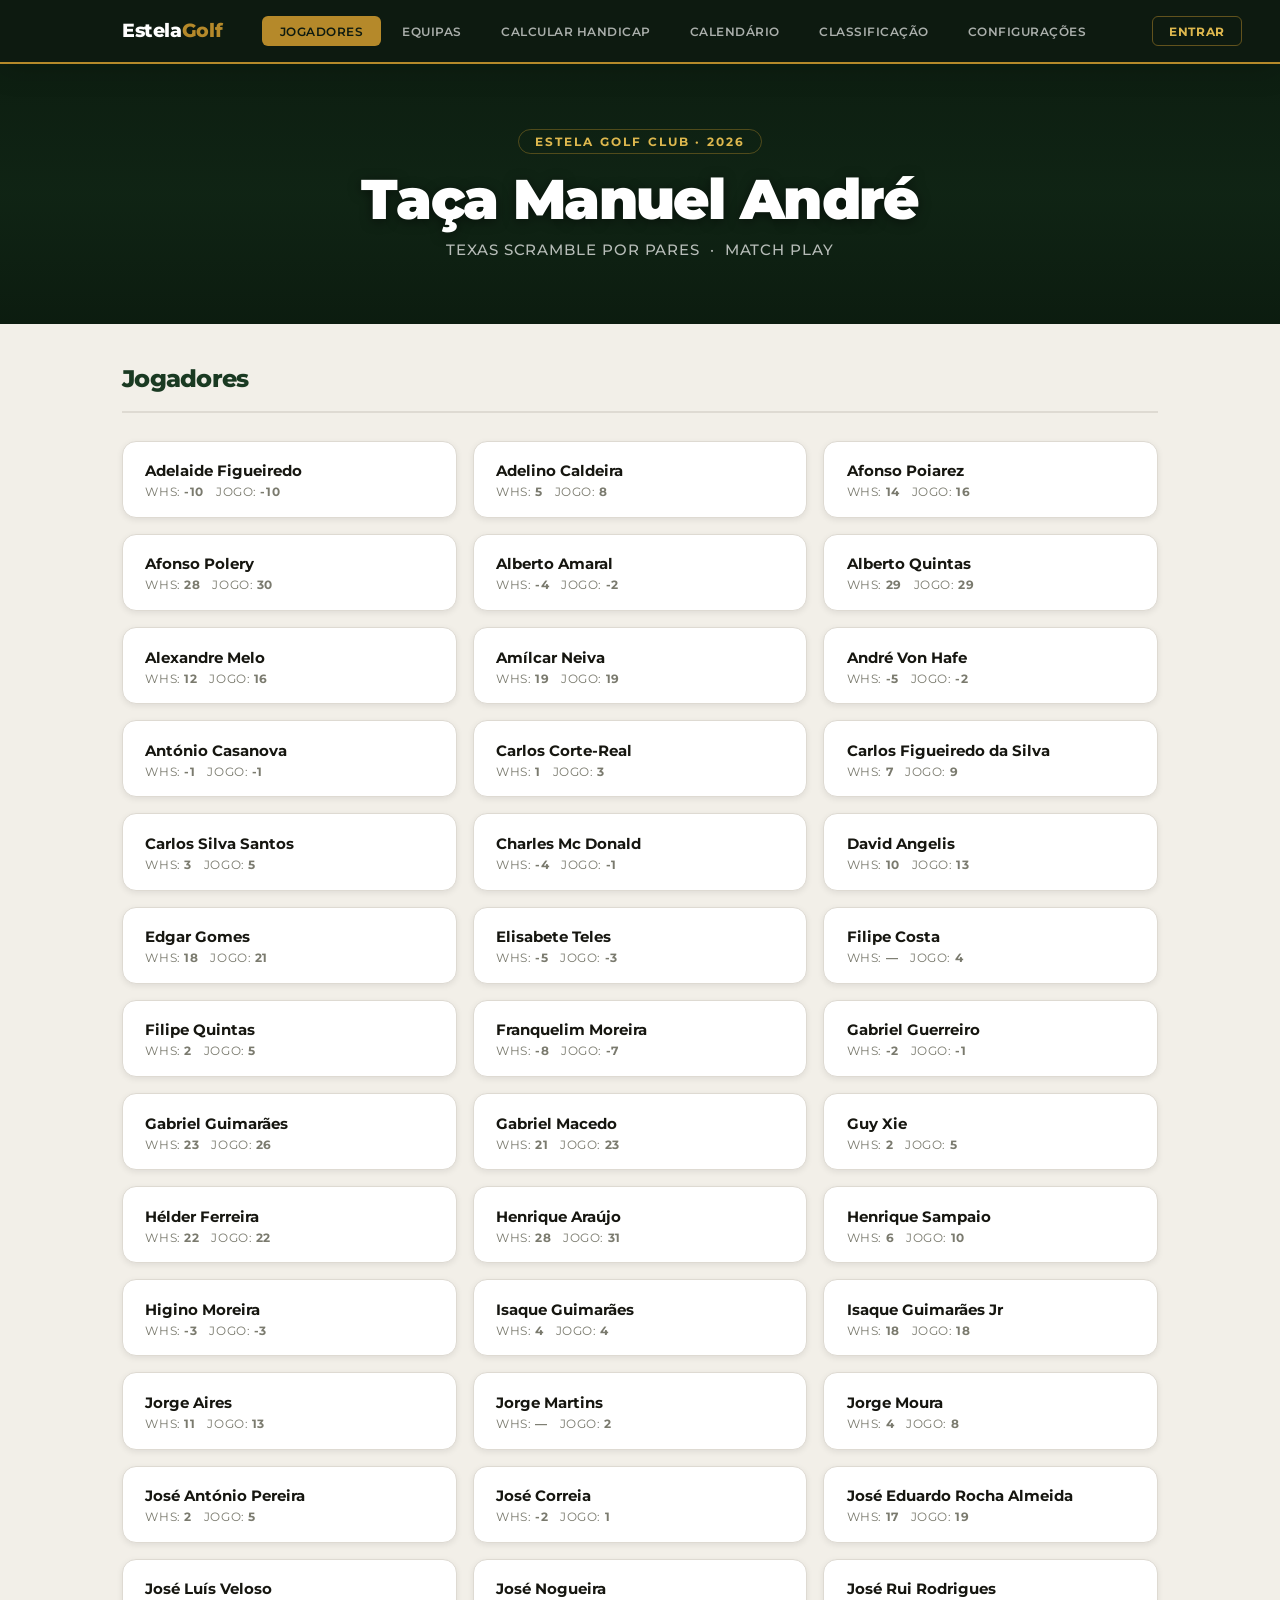
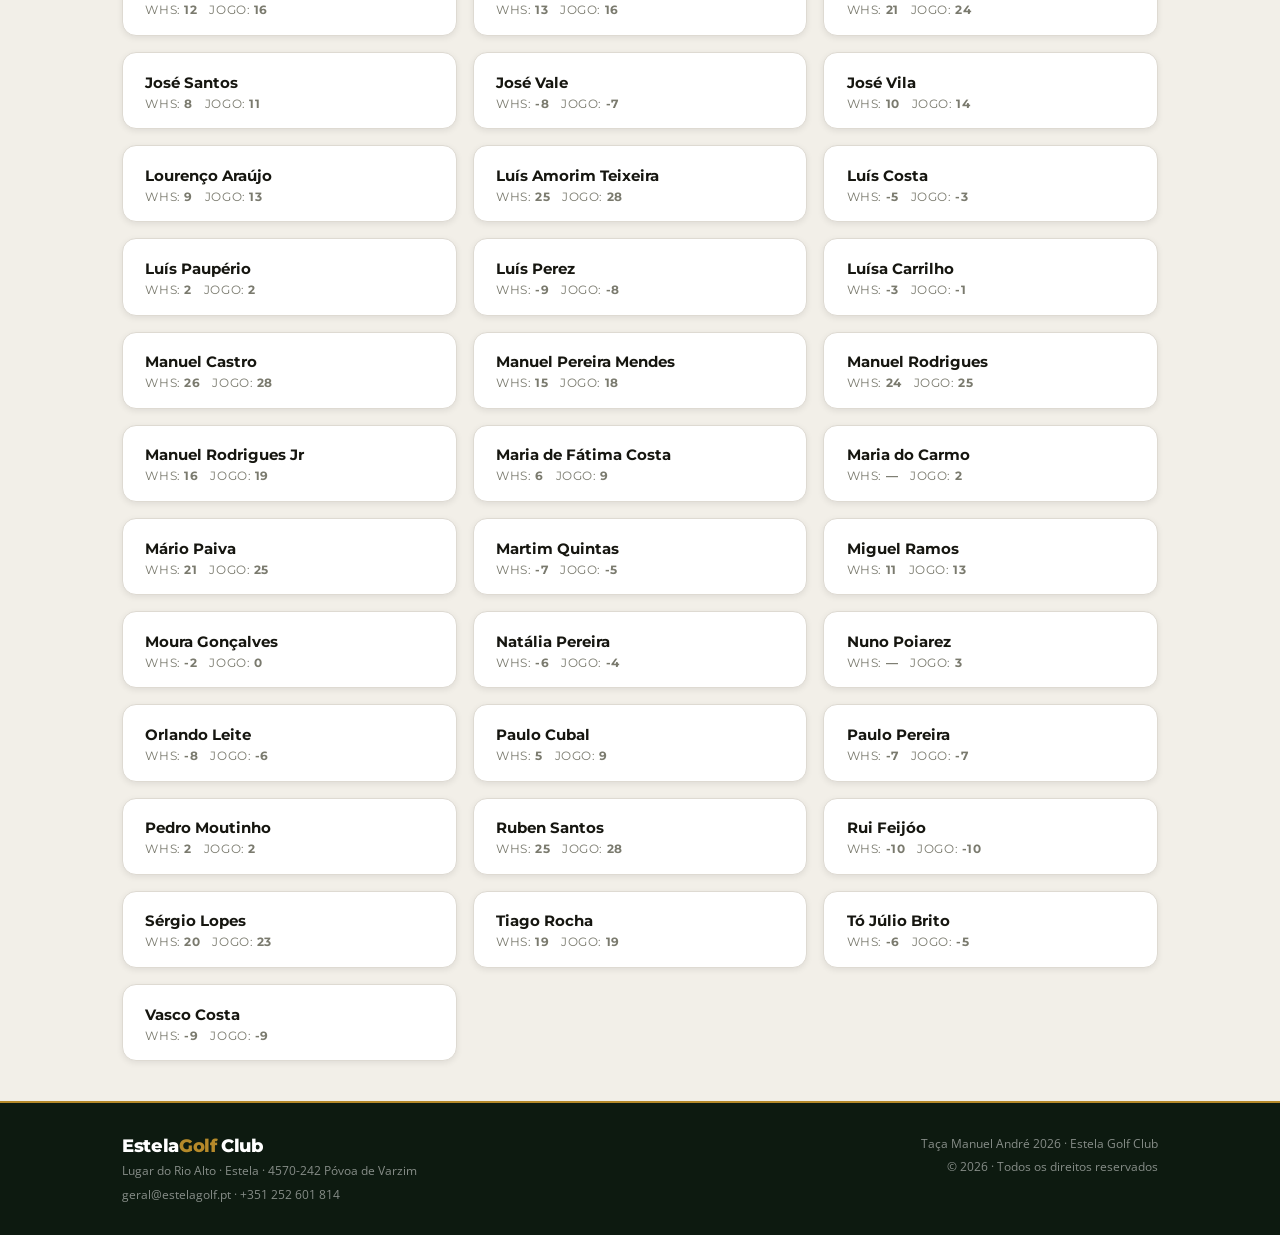
==== taca-manuel-andre-2026/index.html @ 15ba3a11 "Taça Manuel André 2026 - Aplicação completa com classificação" ====
<!DOCTYPE html>
<html lang="pt-PT">
<head>
    <meta charset="UTF-8">
    <meta name="viewport" content="width=device-width, initial-scale=1.0">
    <title>Taça Manuel André 2026 · Estela Golf Club</title>
    <link rel="preconnect" href="https://fonts.googleapis.com">
    <link rel="preconnect" href="https://fonts.gstatic.com" crossorigin>
    <link href="https://fonts.googleapis.com/css2?family=Montserrat:wght@400;500;600;700;800;900&family=Open+Sans:wght@400;500;600&display=swap" rel="stylesheet">
    <link rel="stylesheet" href="style.css">
</head>
<body>

<!-- ══ TOP NAVIGATION ══════════════════════════════════════════ -->
<header class="site-nav" id="siteNav">
    <div class="nav-inner">
        <a class="nav-brand" href="#">
            <img src="https://www.biucca.com/estela/img/logo-branco.png"
                 alt="Estela Golf Club"
                 class="nav-logo-img"
                 onerror="this.style.display='none'">
            <span class="nav-brand-text">Estela<em>Golf</em></span>
        </a>
        <nav class="nav-links" id="navLinks">
            <button class="tab-btn active" data-tab="jogadores">Jogadores</button>
            <button class="tab-btn" data-tab="equipas">Equipas</button>
            <button class="tab-btn" data-tab="calcular">Calcular Handicap</button>
            <button class="tab-btn" data-tab="calendario">Calendário</button>
            <button class="tab-btn" data-tab="classificacao">Classificação</button>
            <button class="tab-btn" data-tab="config">Configurações</button>
        </nav>
        <!-- Auth: botão entrar / info utilizador -->
        <div class="nav-auth">
            <button class="btn-nav-login" id="btnOpenLogin">Entrar</button>
            <div class="nav-user hidden" id="navUser">
                <span id="navUserRole" class="nav-role-badge badge-admin">Admin</span>
                <span id="navUsername" class="nav-username">—</span>
                <button id="btnLogout" class="btn-nav-logout">Sair</button>
            </div>
        </div>
        <button class="nav-burger" id="navBurger" aria-label="Abrir menu">&#9776;</button>
    </div>
</header>

<!-- ══ LOGIN MODAL ═══════════════════════════════════════════ -->
<div id="loginModal" class="modal-overlay hidden" role="dialog" aria-modal="true" aria-labelledby="loginTitle">
    <div class="modal-box">
        <button class="modal-close" id="btnCloseLogin" aria-label="Fechar">×</button>
        <div class="modal-brand">
            <span class="modal-icon">⛳</span>
            <div>
                <span class="modal-brand-name" id="loginTitle">Estela<em>Golf</em></span>
                <p class="modal-subtitle">Taça Manuel André 2026</p>
            </div>
        </div>
        <form id="loginForm" novalidate>
            <div class="form-field">
                <label for="loginUsername">Utilizador</label>
                <input type="text" id="loginUsername" autocomplete="username" spellcheck="false" placeholder="Nome de utilizador">
            </div>
            <div class="form-field">
                <label for="loginPassword">Palavra-passe</label>
                <div class="pwd-row">
                    <input type="password" id="loginPassword" autocomplete="current-password" placeholder="••••••••">
                    <button type="button" id="btnTogglePwd" class="btn-eye" tabindex="-1" title="Mostrar/ocultar">👁</button>
                </div>
            </div>
            <p class="login-error hidden" id="loginError"></p>
            <button type="submit" class="btn btn-primary btn-block" id="btnLoginSubmit">Entrar</button>
        </form>
        <p class="login-footer">Acesso reservado à organização do torneio.</p>
    </div>
</div>

<!-- ══ HERO BANNER ═════════════════════════════════════════════ -->
<section class="site-hero">
    <div class="hero-inner">
        <span class="hero-eyebrow">Estela Golf Club · 2026</span>
        <h1 class="hero-title">Taça Manuel André</h1>
        <p class="hero-sub">Texas Scramble por Pares &nbsp;·&nbsp; Match Play</p>
    </div>
</section>

<main class="app-main">

    <!-- ===== JOGADORES ===== -->
    <section id="tab-jogadores" class="tab-pane active">
        <div class="pane-header">
            <h2>Jogadores</h2>
            <button class="btn btn-primary" id="btnShowPlayerForm">+ Adicionar Jogador</button>
        </div>

        <div id="playerForm" class="card form-card hidden">
            <h3 id="playerFormTitle">Novo Jogador</h3>
            <div class="form-grid">
                <div class="form-field">
                    <label for="inputPlayerName">Nome do Jogador</label>
                    <input type="text" id="inputPlayerName" placeholder="Nome completo">
                </div>
                <div class="form-field">
                    <label for="inputPlayerHcpWhs">Handicap WHS</label>
                    <input type="number" id="inputPlayerHcpWhs" placeholder="Ex: 12" step="1" min="-10" max="54">
                </div>
                <div class="form-field">
                    <label for="inputPlayerHcp">Handicap de Jogo</label>
                    <input type="number" id="inputPlayerHcp" placeholder="Ex: 12" step="1" min="-10" max="54" style="margin-bottom:.5rem">
                    <div class="fpg-btn-row">
                        <a href="https://scoring.fpg.pt/lists/1PreparePage.aspx?user=admin&amp;page=fedsearch&amp;ccode=All"
                           target="_blank" rel="noopener" class="fpg-inline-btn">
                            🔍 Pesquisar WHS
                        </a>
                        <a href="https://portal.fpg.pt/handicaps-course-rating/calculo-de-handicap-de-campo/"
                           target="_blank" rel="noopener" class="fpg-inline-btn">
                            ⛳ Handicap de Campo
                        </a>
                    </div>
                    <span class="field-hint">Introduza o handicap de <strong>jogo</strong> (já calculado para as amarelas do Estela).
                        Use os botões acima para consultar o WHS e converter para handicap de campo.</span>
                </div>
            </div>
            <div class="form-footer">
                <button class="btn btn-ghost" id="btnCancelPlayer">Cancelar</button>
                <button class="btn btn-primary" id="btnSavePlayer">Guardar Jogador</button>
            </div>
            <input type="hidden" id="playerEditId">
        </div>

        <div id="playersList" class="players-grid"></div>
    </section>

    <!-- ===== EQUIPAS ===== -->
    <section id="tab-equipas" class="tab-pane">
        <div class="pane-header">
            <h2>Equipas</h2>
            <button class="btn btn-primary" id="btnShowTeamForm">+ Nova Equipa</button>
        </div>

        <div id="teamForm" class="card form-card hidden">
            <h3 id="teamFormTitle">Nova Equipa</h3>
            <div class="form-field">
                <label for="inputTeamName">Nome da Equipa</label>
                <input type="text" id="inputTeamName" placeholder="Ex: Os Falcões">
            </div>
            <div class="form-field">
                <label>Seleccionar 4 Jogadores</label>
                <div id="teamPlayerPicker" class="player-picker"></div>
                <span class="picker-hint" id="pickerHint">0/4 jogadores seleccionados</span>
            </div>
            <div class="form-footer">
                <button class="btn btn-ghost" id="btnCancelTeam">Cancelar</button>
                <button class="btn btn-primary" id="btnSaveTeam">Guardar</button>
            </div>
            <input type="hidden" id="teamEditId">
        </div>

        <div id="teamsList" class="teams-grid"></div>
    </section>

    <!-- ===== CALCULAR HANDICAP ===== -->

    <section id="tab-calcular" class="tab-pane">
        <div class="pane-header">
            <h2>Calcular Handicap dos Pares</h2>
        </div>

        <!-- Atalhos FPG -->
        <div class="fpg-quickbar">
            <span class="fpg-quickbar-label">FPG</span>
            <a href="https://scoring.fpg.pt/lists/1PreparePage.aspx?user=admin&page=fedsearch&ccode=All"
               target="_blank" rel="noopener" class="fpg-quickbar-link">
                🔍 Pesquisa de Handicaps WHS
            </a>
            <span class="fpg-quickbar-sep">·</span>
            <a href="https://portal.fpg.pt/handicaps-course-rating/calculo-de-handicap-de-campo/"
               target="_blank" rel="noopener" class="fpg-quickbar-link">
                ⛳ Cálculo de Handicap de Campo (Estela · Amarelas)
            </a>
        </div>

        <p class="section-desc">Seleccione as duas equipas em confronto.</p>

        <!-- Seleção de Equipas -->
        <div class="teams-selection">
            <div class="card team-select-card">
                <h3 class="team-select-title">Equipa A</h3>
                <div class="form-field">
                    <label>Seleccionar Equipa</label>
                    <select id="selTeamA"><option value="">-- Seleccionar Equipa A --</option></select>
                </div>
            </div>

            <div class="vs-badge">VS</div>

            <div class="card team-select-card">
                <h3 class="team-select-title">Equipa B</h3>
                <div class="form-field">
                    <label>Seleccionar Equipa</label>
                    <select id="selTeamB"><option value="">-- Seleccionar Equipa B --</option></select>
                </div>
            </div>
        </div>

        <p class="section-desc">Seleccione dois jogadores de cada equipa para cada par.</p>

        <div class="match-setup">
            <div class="card par-card">
                <h3 class="par-title par-a-title" id="parATitle">Par A</h3>
                <div class="form-field">
                    <label>Jogador 1</label>
                    <select id="selA1"><option value="">-- Seleccionar --</option></select>
                </div>
                <div class="form-field">
                    <label>Jogador 2</label>
                    <select id="selA2"><option value="">-- Seleccionar --</option></select>
                </div>
                <div class="par-total" id="parATotal">
                    <span>Handicap Total</span>
                    <strong>—</strong>
                </div>
            </div>

            <div class="vs-badge">VS</div>

            <div class="card par-card">
                <h3 class="par-title par-b-title" id="parBTitle">Par B</h3>
                <div class="form-field">
                    <label>Jogador 1</label>
                    <select id="selB1"><option value="">-- Seleccionar --</option></select>
                </div>
                <div class="form-field">
                    <label>Jogador 2</label>
                    <select id="selB2"><option value="">-- Seleccionar --</option></select>
                </div>
                <div class="par-total" id="parBTotal">
                    <span>Handicap Total</span>
                    <strong>—</strong>
                </div>
            </div>
        </div>

        <div class="calc-actions">
            <button class="btn btn-primary btn-lg" id="btnCalculate">⛳ Calcular Pancadas de Abono</button>
        </div>

        <div id="calcResult" class="hidden">
            <div class="card result-card">
                <h3>Resultado</h3>
                <div id="resultSummary"></div>
            </div>
            <div class="card">
                <div style="display: flex; justify-content: space-between; align-items: center; margin-bottom: 0.5rem;">
                    <h3 style="margin: 0;">Distribuição por Buracos</h3>
                    <button class="btn btn-sm" id="btnPrintStroke" style="padding: 0.4rem 0.8rem; font-size: 0.9rem;">🖨️ Imprimir</button>
                </div>
                <p class="table-hint">Os buracos a verde (<span class="stroke-dot">●</span>) recebem pancada de abono.</p>
                <div class="table-scroll">
                    <table id="strokeTable" class="stroke-table">
                        <thead></thead>
                        <tbody></tbody>
                    </table>
                </div>
            </div>
        </div>
    </section>

    <!-- ===== CONFIGURAÇÕES ===== -->
    <section id="tab-config" class="tab-pane">
        <div class="pane-header">
            <h2>Configurações</h2>
        </div>

        <!-- Gestão de Utilizadores — admin only -->
        <div class="card admin-only hidden" id="cardUsers">
            <div class="card-header-row">
                <h3>Utilizadores</h3>
                <button class="btn btn-sm btn-primary" id="btnShowNewUser">+ Novo Utilizador</button>
            </div>
            <p class="config-desc">Crie e gira os utilizadores com acesso ao backoffice (inscrição de jogadores e equipas).</p>

            <!-- Formulário novo utilizador -->
            <div id="newUserForm" class="inner-form hidden">
                <div class="form-grid">
                    <div class="form-field">
                        <label for="inputNewDisplayName">Nome de display</label>
                        <input type="text" id="inputNewDisplayName" placeholder="Ex: João Silva">
                    </div>
                    <div class="form-field">
                        <label for="inputNewUsername">Nome de utilizador</label>
                        <input type="text" id="inputNewUsername" placeholder="Ex: jsilva" autocomplete="off" spellcheck="false">
                    </div>
                </div>
                <div class="form-grid">
                    <div class="form-field">
                        <label for="inputNewPassword">Palavra-passe</label>
                        <input type="password" id="inputNewPassword" placeholder="Mínimo 6 caracteres" autocomplete="new-password">
                    </div>
                    <div class="form-field">
                        <label for="inputNewRole">Função</label>
                        <select id="inputNewRole">
                            <option value="user">Utilizador</option>
                            <option value="admin">Administrador</option>
                        </select>
                    </div>
                </div>
                <div class="form-footer">
                    <button class="btn btn-ghost btn-sm" id="btnCancelNewUser">Cancelar</button>
                    <button class="btn btn-primary btn-sm" id="btnSaveNewUser">Criar Utilizador</button>
                </div>
            </div>

            <div id="usersList" class="users-list"></div>
        </div>

        <!-- Alterar palavra-passe — para qualquer utilizador com sessão -->
        <div class="card auth-only hidden" id="cardChangePwd">
            <h3>Alterar Palavra-passe</h3>
            <div class="form-grid">
                <div class="form-field">
                    <label for="inputCurrentPwd">Palavra-passe actual</label>
                    <input type="password" id="inputCurrentPwd" autocomplete="current-password">
                </div>
                <div></div>
            </div>
            <div class="form-grid">
                <div class="form-field">
                    <label for="inputNewPwd">Nova palavra-passe</label>
                    <input type="password" id="inputNewPwd" autocomplete="new-password">
                </div>
                <div class="form-field">
                    <label for="inputConfirmPwd">Confirmar nova</label>
                    <input type="password" id="inputConfirmPwd" autocomplete="new-password">
                </div>
            </div>
            <div class="form-footer">
                <button class="btn btn-primary" id="btnChangePwd">Alterar Palavra-passe</button>
            </div>
        </div>

        <div class="card admin-only hidden">
            <h3>Stroke Index (SI) dos Buracos</h3>
            <p class="config-desc">O SI define a ordem de dificuldade de cada buraco. Os buracos com SI mais baixo recebem as primeiras pancadas de abono. Os valores devem ser únicos entre 1 e 18.</p>
            <div class="si-section-label">Front 9 (Buracos 1–9)</div>
            <div id="siGridFront" class="si-grid"></div>
            <div class="si-section-label" style="margin-top:1rem">Back 9 (Buracos 10–18)</div>
            <div id="siGridBack" class="si-grid"></div>
            <div class="form-footer">
                <button class="btn btn-ghost" id="btnResetSI">Repor Predefinição</button>
                <button class="btn btn-primary" id="btnSaveSI">Guardar SI</button>
            </div>
        </div>

        <div class="card">
            <h3>Regulamento – Cálculo de Handicap</h3>
            <div class="regulation">
                <ol>
                    <li>Somam-se os <strong>handicaps de jogo</strong> dos dois jogadores de cada par.</li>
                    <li>Calcula-se a <strong>diferença</strong> entre os handicaps totais dos dois pares.</li>
                    <li>O par com handicap total mais elevado recebe <strong>¾ (75%) dessa diferença</strong>, arredondada para a unidade mais próxima.</li>
                    <li>O par com handicap total mais baixo joga com <strong>0 pancadas de vantagem</strong>.</li>
                    <li>As pancadas são distribuídas pelos buracos com <strong>Stroke Index mais baixo</strong> (buracos mais difíceis).</li>
                </ol>
                <div class="example-box">
                    <strong>Exemplo:</strong><br>
                    Par A: 8 + 12 = <strong>20</strong> &nbsp;|&nbsp; Par B: 15 + 17 = <strong>32</strong><br>
                    Diferença: 32 − 20 = <strong>12</strong><br>
                    ¾ de 12 = <strong>9 pancadas</strong><br>
                    ➡️ Par B recebe <strong>9 pancadas</strong> nos buracos com SI 1 a 9. Par A joga sem pancadas.
                </div>
            </div>
        </div>

        <div class="card fpg-card">
            <div class="fpg-header">
                <div>
                    <h3>Federação Portuguesa de Golfe</h3>
                    <p class="config-desc">Consulte o handicap WHS de qualquer jogador e calcule o handicap de jogo para as <strong>amarelas do Estela Golf Club</strong>.</p>
                </div>
            </div>
            <div class="fpg-links">
                <a href="https://scoring.fpg.pt/lists/1PreparePage.aspx?user=admin&page=fedsearch&ccode=All"
                   target="_blank" rel="noopener" class="fpg-link-btn">
                    <span class="fpg-link-icon">🔍</span>
                    <span>
                        <strong>Pesquisa de Handicaps</strong>
                        <small>Consultar o handicap WHS de qualquer sócio federado</small>
                    </span>
                    <span class="fpg-link-arrow">↗</span>
                </a>
                <a href="https://portal.fpg.pt/handicaps-course-rating/calculo-de-handicap-de-campo/"
                   target="_blank" rel="noopener" class="fpg-link-btn">
                    <span class="fpg-link-icon">⛳</span>
                    <span>
                        <strong>Calcular Handicap de Jogo</strong>
                        <small>Obter o handicap para as amarelas do Estela Golf Club (CR 72,7 · Slope 131)</small>
                    </span>
                    <span class="fpg-link-arrow">↗</span>
                </a>
            </div>
        </div>

        <div class="card admin-only hidden">
            <h3>Gestão de Dados</h3>
            <p class="config-desc">Guarde uma cópia dos dados ou restaure a partir de um ficheiro exportado anteriormente.</p>
            <div class="form-footer">
                <button class="btn btn-ghost" id="btnExport">↓ Exportar JSON</button>
                <button class="btn btn-ghost" id="btnImport">↑ Importar JSON</button>
                <button class="btn btn-danger" id="btnClearAll">Limpar Tudo</button>
            </div>
            <input type="file" id="importFile" accept=".json" class="hidden">
        </div>
    </section>

    <!-- ===== CALENDÁRIO ===== -->
    <section id="tab-calendario" class="tab-pane">
        <div class="pane-header">
            <h2>Calendário da Competição</h2>
        </div>
        <p class="section-desc">Texas Scramble por Pares · Match Play · Grupos A, B, C e D</p>

        <!-- ─── 1ª RONDA ─── -->
        <div class="ronda-block">
            <div class="ronda-header">
                <span class="ronda-num">1ª Ronda</span>
                <span class="ronda-date">Até 21 de Junho</span>
            </div>
            <div class="grupos-grid">
                <div class="grupo-card">
                    <h4 class="grupo-title">Grupo A</h4>
                    <ul class="jogos-list">
                        <li class="jogo"><span class="team-home">Os Craques</span><span class="jogo-vs">VS</span><span class="team-away">LJMS</span></li>
                        <li class="jogo"><span class="team-home">Os 4 no Buraco</span><span class="jogo-vs">VS</span><span class="team-away">Estela Birdies</span></li>
                        <li class="folga">CGGG — <em>Folga</em></li>
                    </ul>
                </div>
                <div class="grupo-card">
                    <h4 class="grupo-title">Grupo B</h4>
                    <ul class="jogos-list">
                        <li class="jogo"><span class="team-home">AMVJ</span><span class="jogo-vs">VS</span><span class="team-away">V.T.F.</span></li>
                        <li class="jogo"><span class="team-home">Equipa Eleven</span><span class="jogo-vs">VS</span><span class="team-away">EMJC</span></li>
                        <li class="folga">Red Hot Chilli Putters — <em>Folga</em></li>
                    </ul>
                </div>
                <div class="grupo-card">
                    <h4 class="grupo-title">Grupo C</h4>
                    <ul class="jogos-list">
                        <li class="jogo"><span class="team-home">Birdies e Boggies</span><span class="jogo-vs">VS</span><span class="team-away">Jacaré</span></li>
                        <li class="jogo"><span class="team-home">Os Golfinhos</span><span class="jogo-vs">VS</span><span class="team-away">Piratas</span></li>
                        <li class="folga">Masters — <em>Folga</em></li>
                    </ul>
                </div>
                <div class="grupo-card">
                    <h4 class="grupo-title">Grupo D</h4>
                    <ul class="jogos-list">
                        <li class="jogo"><span class="team-home">MMLH</span><span class="jogo-vs">VS</span><span class="team-away">School</span></li>
                        <li class="jogo"><span class="team-home">Golfistas da Madrugada</span><span class="jogo-vs">VS</span><span class="team-away">Old Fashion Team</span></li>
                    </ul>
                </div>
            </div>
        </div>

        <!-- ─── 2ª RONDA ─── -->
        <div class="ronda-block">
            <div class="ronda-header">
                <span class="ronda-num">2ª Ronda</span>
                <span class="ronda-date">Até 26 de Julho</span>
            </div>
            <div class="grupos-grid">
                <div class="grupo-card">
                    <h4 class="grupo-title">Grupo A</h4>
                    <ul class="jogos-list">
                        <li class="jogo"><span class="team-home">Os Craques</span><span class="jogo-vs">VS</span><span class="team-away">Os 4 no Buraco</span></li>
                        <li class="jogo"><span class="team-home">CGGG</span><span class="jogo-vs">VS</span><span class="team-away">LJMS</span></li>
                        <li class="folga">Estela Birdies — <em>Folga</em></li>
                    </ul>
                </div>
                <div class="grupo-card">
                    <h4 class="grupo-title">Grupo B</h4>
                    <ul class="jogos-list">
                        <li class="jogo"><span class="team-home">AMVJ</span><span class="jogo-vs">VS</span><span class="team-away">Equipa Eleven</span></li>
                        <li class="jogo"><span class="team-home">V.T.F.</span><span class="jogo-vs">VS</span><span class="team-away">Red Hot Chilli Putters</span></li>
                        <li class="folga">EMJC — <em>Folga</em></li>
                    </ul>
                </div>
                <div class="grupo-card">
                    <h4 class="grupo-title">Grupo C</h4>
                    <ul class="jogos-list">
                        <li class="jogo"><span class="team-home">Birdies e Boggies</span><span class="jogo-vs">VS</span><span class="team-away">Os Golfinhos</span></li>
                        <li class="jogo"><span class="team-home">Masters</span><span class="jogo-vs">VS</span><span class="team-away">Jacaré</span></li>
                        <li class="folga">Piratas — <em>Folga</em></li>
                    </ul>
                </div>
                <div class="grupo-card">
                    <h4 class="grupo-title">Grupo D</h4>
                    <ul class="jogos-list">
                        <li class="jogo"><span class="team-home">MMLH</span><span class="jogo-vs">VS</span><span class="team-away">Golfistas da Madrugada</span></li>
                        <li class="jogo"><span class="team-home">School</span><span class="jogo-vs">VS</span><span class="team-away">Old Fashion Team</span></li>
                    </ul>
                </div>
            </div>
        </div>

        <!-- ─── 3ª RONDA ─── -->
        <div class="ronda-block">
            <div class="ronda-header">
                <span class="ronda-num">3ª Ronda</span>
                <span class="ronda-date">Até 30 de Agosto</span>
            </div>
            <div class="grupos-grid">
                <div class="grupo-card">
                    <h4 class="grupo-title">Grupo A</h4>
                    <ul class="jogos-list">
                        <li class="jogo"><span class="team-home">Os Craques</span><span class="jogo-vs">VS</span><span class="team-away">Estela Birdies</span></li>
                        <li class="jogo"><span class="team-home">Os 4 no Buraco</span><span class="jogo-vs">VS</span><span class="team-away">CGGG</span></li>
                        <li class="folga">LJMS — <em>Folga</em></li>
                    </ul>
                </div>
                <div class="grupo-card">
                    <h4 class="grupo-title">Grupo B</h4>
                    <ul class="jogos-list">
                        <li class="jogo"><span class="team-home">AMVJ</span><span class="jogo-vs">VS</span><span class="team-away">EMJC</span></li>
                        <li class="jogo"><span class="team-home">Equipa Eleven</span><span class="jogo-vs">VS</span><span class="team-away">Red Hot Chilli Putters</span></li>
                        <li class="folga">V.T.F. — <em>Folga</em></li>
                    </ul>
                </div>
                <div class="grupo-card">
                    <h4 class="grupo-title">Grupo C</h4>
                    <ul class="jogos-list">
                        <li class="jogo"><span class="team-home">Birdies e Boggies</span><span class="jogo-vs">VS</span><span class="team-away">Piratas</span></li>
                        <li class="jogo"><span class="team-home">Masters</span><span class="jogo-vs">VS</span><span class="team-away">Os Golfinhos</span></li>
                        <li class="folga">Jacaré — <em>Folga</em></li>
                    </ul>
                </div>
                <div class="grupo-card">
                    <h4 class="grupo-title">Grupo D</h4>
                    <ul class="jogos-list">
                        <li class="jogo"><span class="team-home">MMLH</span><span class="jogo-vs">VS</span><span class="team-away">Old Fashion Team</span></li>
                        <li class="jogo"><span class="team-home">School</span><span class="jogo-vs">VS</span><span class="team-away">Golfistas da Madrugada</span></li>
                    </ul>
                </div>
            </div>
        </div>

        <!-- ─── 4ª RONDA ─── -->
        <div class="ronda-block">
            <div class="ronda-header">
                <span class="ronda-num">4ª Ronda</span>
                <span class="ronda-date">Até 27 de Setembro</span>
            </div>
            <div class="grupos-grid">
                <div class="grupo-card">
                    <h4 class="grupo-title">Grupo A</h4>
                    <ul class="jogos-list">
                        <li class="jogo"><span class="team-home">Os Craques</span><span class="jogo-vs">VS</span><span class="team-away">CGGG</span></li>
                        <li class="jogo"><span class="team-home">LJMS</span><span class="jogo-vs">VS</span><span class="team-away">Estela Birdies</span></li>
                        <li class="folga">Os 4 no Buraco — <em>Folga</em></li>
                    </ul>
                </div>
                <div class="grupo-card">
                    <h4 class="grupo-title">Grupo B</h4>
                    <ul class="jogos-list">
                        <li class="jogo"><span class="team-home">AMVJ</span><span class="jogo-vs">VS</span><span class="team-away">Red Hot Chilli Putters</span></li>
                        <li class="jogo"><span class="team-home">V.T.F.</span><span class="jogo-vs">VS</span><span class="team-away">EMJC</span></li>
                        <li class="folga">Equipa Eleven — <em>Folga</em></li>
                    </ul>
                </div>
                <div class="grupo-card">
                    <h4 class="grupo-title">Grupo C</h4>
                    <ul class="jogos-list">
                        <li class="jogo"><span class="team-home">Birdies e Boggies</span><span class="jogo-vs">VS</span><span class="team-away">Masters</span></li>
                        <li class="jogo"><span class="team-home">Jacaré</span><span class="jogo-vs">VS</span><span class="team-away">Piratas</span></li>
                        <li class="folga">Os Golfinhos — <em>Folga</em></li>
                    </ul>
                </div>
                <div class="grupo-card grupo-card--d-placeholder">
                    <h4 class="grupo-title">Grupo D</h4>
                    <p class="folga" style="text-align:center;padding:.75rem 0;"><em>Sem jogos nesta ronda</em></p>
                </div>
            </div>
        </div>

        <!-- ─── 5ª RONDA ─── -->
        <div class="ronda-block">
            <div class="ronda-header">
                <span class="ronda-num">5ª Ronda</span>
                <span class="ronda-date">Até 25 de Outubro</span>
            </div>
            <div class="grupos-grid">
                <div class="grupo-card">
                    <h4 class="grupo-title">Grupo A</h4>
                    <ul class="jogos-list">
                        <li class="jogo"><span class="team-home">LJMS</span><span class="jogo-vs">VS</span><span class="team-away">Os 4 no Buraco</span></li>
                        <li class="jogo"><span class="team-home">Estela Birdies</span><span class="jogo-vs">VS</span><span class="team-away">CGGG</span></li>
                        <li class="folga">Os Craques — <em>Folga</em></li>
                    </ul>
                </div>
                <div class="grupo-card">
                    <h4 class="grupo-title">Grupo B</h4>
                    <ul class="jogos-list">
                        <li class="jogo"><span class="team-home">V.T.F.</span><span class="jogo-vs">VS</span><span class="team-away">Equipa Eleven</span></li>
                        <li class="jogo"><span class="team-home">EMJC</span><span class="jogo-vs">VS</span><span class="team-away">Red Hot Chilli Putters</span></li>
                        <li class="folga">AMVJ — <em>Folga</em></li>
                    </ul>
                </div>
                <div class="grupo-card">
                    <h4 class="grupo-title">Grupo C</h4>
                    <ul class="jogos-list">
                        <li class="jogo"><span class="team-home">Jacaré</span><span class="jogo-vs">VS</span><span class="team-away">Os Golfinhos</span></li>
                        <li class="jogo"><span class="team-home">Piratas</span><span class="jogo-vs">VS</span><span class="team-away">Masters</span></li>
                        <li class="folga">Birdies e Boggies — <em>Folga</em></li>
                    </ul>
                </div>
                <div class="grupo-card grupo-card--d-placeholder">
                    <h4 class="grupo-title">Grupo D</h4>
                    <p class="folga" style="text-align:center;padding:.75rem 0;"><em>Sem jogos nesta ronda</em></p>
                </div>
            </div>
        </div>

    </section>

    <!-- ===== CLASSIFICAÇÃO ===== -->
    <section id="tab-classificacao" class="tab-pane">
        <div class="pane-header">
            <h2>Classificação</h2>
            <div class="pane-actions">
                <select id="selRondaClass" class="sel-ronda">
                    <option value="1">1ª Ronda</option>
                    <option value="2">2ª Ronda</option>
                    <option value="3">3ª Ronda</option>
                    <option value="4">4ª Ronda</option>
                    <option value="5">5ª Ronda</option>
                </select>
            </div>
        </div>

        <div id="classificacaoContainer">
            <!-- Grupos com classificações serão renderizados aqui -->
        </div>
    </section>

</main>

<footer class="site-footer">
    <div class="footer-inner">
        <div class="footer-brand">
            <span class="footer-logo">Estela<em>Golf</em> Club</span>
            <p>Lugar do Rio Alto · Estela · 4570-242 Póvoa de Varzim</p>
            <p>geral@estelagolf.pt · +351 252 601 814</p>
        </div>
        <div class="footer-copy">
            <p>Taça Manuel André 2026 · Estela Golf Club</p>
            <p>© 2026 · Todos os direitos reservados</p>
        </div>
    </div>
</footer>

<script src="app.js"></script>
</body>
</html>
---- taca-manuel-andre-2026/style.css ----
﻿/* =============================================
   TAÇA MANUEL ANDRÉ 2026
   Estela Golf Club · Design System
   ============================================= */

:root {
    --nav-bg:       #0d1a10;
    --primary:      #1a3a22;
    --mid:          #2e5e38;
    --light:        #4a8a58;
    --accent:       #b5892a;
    --accent-lt:    #deb84e;
    --accent-pale:  #f7edd0;
    --page-bg:      #f2efe8;
    --card-bg:      #ffffff;
    --border:       #dedad2;
    --txt-dark:     #161610;
    --txt-mid:      #3d3d35;
    --txt-light:    #7a7a6e;
    --blue:         #1d4ed8;
    --blue-lt:      #dbeafe;
    --blue-50:      #eff6ff;
    --red:          #c02020;
    --red-lt:       #fee2e2;
    --red-50:       #fff5f5;
    --green-ok:     #16a34a;
    --green-ok-lt:  #dcfce7;
    --font-head: 'Montserrat', 'Segoe UI', system-ui, sans-serif;
    --font-body: 'Open Sans', 'Segoe UI', system-ui, sans-serif;
    --r-xs: 4px; --r-sm: 6px; --r-md: 10px; --r-lg: 14px; --r-xl: 20px;
    --sh-xs: 0 1px 2px rgba(0,0,0,.06);
    --sh-sm: 0 2px 6px rgba(0,0,0,.08);
    --sh-md: 0 4px 14px rgba(0,0,0,.10);
    --sh-lg: 0 8px 28px rgba(0,0,0,.14);
    --nav-h: 64px;
}

*, *::before, *::after { box-sizing: border-box; margin: 0; padding: 0; }
html { scroll-behavior: smooth; }

body {
    font-family: var(--font-body);
    background: var(--page-bg);
    color: var(--txt-dark);
    min-height: 100vh;
    display: flex;
    flex-direction: column;
    -webkit-font-smoothing: antialiased;
}

/* ── NAVEGAÇÃO ─────────────────────────── */
.site-nav {
    position: sticky; top: 0; z-index: 100;
    background: var(--nav-bg);
    border-bottom: 2px solid var(--accent);
    height: var(--nav-h);
    box-shadow: var(--sh-lg);
}
.nav-inner {
    max-width: 1100px; margin: 0 auto; padding: 0 2rem;
    height: 100%; display: flex; align-items: center; gap: 2.5rem;
}
.nav-brand { display: flex; align-items: center; gap: .75rem; text-decoration: none; flex-shrink: 0; }
.nav-logo-img { height: 38px; width: auto; }
.nav-brand-text {
    font-family: var(--font-head); font-size: 1.2rem; font-weight: 800;
    color: var(--card-bg); letter-spacing: -.02em; line-height: 1;
}
.nav-brand-text em { font-style: normal; color: var(--accent); }
.nav-links { display: flex; align-items: center; gap: .25rem; margin-left: auto; }
.tab-btn {
    padding: .45rem 1.1rem; border: none; border-radius: var(--r-sm);
    background: transparent; color: rgba(255,255,255,.65);
    font-family: var(--font-head); font-size: .78rem; font-weight: 600;
    letter-spacing: .04em; text-transform: uppercase; cursor: pointer;
    transition: background .18s, color .18s; white-space: nowrap;
}
.tab-btn:hover  { background: rgba(255,255,255,.08); color: var(--card-bg); }
.tab-btn.active { background: var(--accent); color: var(--nav-bg); }
.nav-burger {
    display: none; background: none;
    border: 1.5px solid rgba(255,255,255,.3);
    color: var(--card-bg); font-size: 1.15rem;
    padding: .35rem .6rem; border-radius: var(--r-sm);
    cursor: pointer; margin-left: auto;
}

/* ── HERO BANNER ───────────────────────── */
.site-hero {
    position: relative; min-height: 260px;
    display: flex; align-items: center;
    background:
        linear-gradient(180deg, rgba(10,24,13,.82) 0%, rgba(10,24,13,.65) 50%, rgba(10,24,13,.88) 100%),
        url('https://www.biucca.com/estela/img/homepage.jpg') center 40% / cover no-repeat;
    background-color: var(--primary);
}
.hero-inner {
    max-width: 1100px; margin: 0 auto;
    padding: 2.5rem 2rem; text-align: center; width: 100%;
}
.hero-eyebrow {
    display: inline-block; font-family: var(--font-head);
    font-size: .75rem; font-weight: 700; letter-spacing: .18em; text-transform: uppercase;
    color: var(--accent-lt); margin-bottom: 1rem;
    border: 1px solid rgba(181,137,42,.4); padding: .25rem 1rem; border-radius: 100px;
}
.hero-title {
    font-family: var(--font-head);
    font-size: clamp(2rem, 6vw, 3.5rem); font-weight: 900;
    color: var(--card-bg); letter-spacing: -.03em; line-height: 1.05;
    margin-bottom: .7rem; text-shadow: 0 2px 12px rgba(0,0,0,.5);
}
.hero-sub {
    font-family: var(--font-head); font-size: .95rem; font-weight: 500;
    color: rgba(255,255,255,.7); letter-spacing: .06em; text-transform: uppercase;
}

/* ── MAIN CONTENT ──────────────────────── */
.app-main { max-width: 1100px; margin: 0 auto; padding: 2.5rem 2rem; flex: 1; width: 100%; }
.tab-pane        { display: none; }
.tab-pane.active { display: block; }
.pane-header {
    display: flex; justify-content: space-between; align-items: center;
    margin-bottom: 1.75rem; padding-bottom: 1.1rem; border-bottom: 2px solid var(--border);
}
.pane-header h2, .tab-pane > h2 {
    font-family: var(--font-head); font-size: 1.5rem; font-weight: 800;
    color: var(--primary); letter-spacing: -.03em;
}

/* ── CARDS ─────────────────────────────── */
.card {
    background: var(--card-bg); border-radius: var(--r-lg);
    padding: 1.75rem; box-shadow: var(--sh-sm);
    border: 1px solid var(--border); margin-bottom: 1.5rem;
}
.card h3 {
    font-family: var(--font-head); font-size: .9rem; font-weight: 800;
    color: var(--primary); letter-spacing: .06em; text-transform: uppercase;
    margin-bottom: 1.25rem; padding-bottom: .75rem; border-bottom: 1px solid var(--border);
}

/* ── BOTÕES ────────────────────────────── */
.btn {
    display: inline-flex; align-items: center; gap: .375rem;
    padding: .55rem 1.2rem; border-radius: var(--r-md); border: none;
    font-family: var(--font-head); font-size: .78rem; font-weight: 700;
    letter-spacing: .04em; text-transform: uppercase;
    cursor: pointer; transition: background .15s, box-shadow .15s, transform .1s;
    white-space: nowrap; text-decoration: none;
}
.btn:active { transform: scale(.98); }
.btn:focus-visible { outline: 2px solid var(--accent); outline-offset: 2px; }
.btn-primary { background: var(--primary); color: var(--card-bg); }
.btn-primary:hover { background: var(--mid); box-shadow: var(--sh-md); }
.btn-ghost { background: transparent; color: var(--txt-mid); border: 1.5px solid var(--border); }
.btn-ghost:hover { background: var(--page-bg); border-color: var(--txt-light); }
.btn-danger { background: var(--red); color: var(--card-bg); }
.btn-danger:hover { background: #a01818; box-shadow: var(--sh-md); }
.btn-fpg { background: #005a9e; color: var(--card-bg); white-space: nowrap; flex-shrink: 0; font-size: .75rem; padding: .45rem .9rem; }
.btn-fpg:hover { background: #004880; box-shadow: var(--sh-md); }
.btn-sm { padding: .3rem .7rem; font-size: .72rem; }
.btn-lg { padding: .8rem 2.5rem; font-size: .9rem; }

/* ── FORMULÁRIOS ───────────────────────── */
.form-card { margin-bottom: 1.5rem; }
.form-grid { display: grid; grid-template-columns: 1fr 1fr; gap: 1.25rem; }
.form-field { display: flex; flex-direction: column; gap: .4rem; margin-bottom: 1rem; }
.form-field label {
    font-family: var(--font-head); font-size: .7rem; font-weight: 800;
    color: var(--txt-light); text-transform: uppercase; letter-spacing: .07em;
}
.form-field input, .form-field select {
    padding: .6rem .85rem; border: 1.5px solid var(--border); border-radius: var(--r-sm);
    font-family: var(--font-body); font-size: .9rem; color: var(--txt-dark);
    background: var(--card-bg); transition: border-color .15s, box-shadow .15s; width: 100%;
}
.form-field input:focus, .form-field select:focus {
    outline: none; border-color: var(--mid);
    box-shadow: 0 0 0 3px rgba(46,94,56,.14);
}
.hcp-input-row { display: flex; gap: .6rem; align-items: stretch; }
.hcp-input-row input { flex: 1; }
.field-hint { font-size: .75rem; color: var(--txt-light); line-height: 1.5; }
.field-hint a { color: var(--mid); }
.field-hint a:hover { color: var(--primary); }
.form-footer { display: flex; gap: .75rem; margin-top: 1.25rem; flex-wrap: wrap; }

/* ── PLAYERS LIST ──────────────────────── */
.players-grid { display: grid; grid-template-columns: repeat(auto-fill, minmax(290px, 1fr)); gap: 1rem; }
.player-card {
    display: flex; align-items: center; gap: 1rem;
    padding: 1.1rem 1.4rem; margin-bottom: 0;
    transition: box-shadow .2s, transform .15s;
}
.player-card:hover { box-shadow: var(--sh-md); transform: translateY(-1px); }
.player-info { flex: 1; min-width: 0; }
.player-name {
    font-family: var(--font-head); font-weight: 700; font-size: .95rem;
    color: var(--txt-dark); white-space: nowrap; overflow: hidden; text-overflow: ellipsis;
}
.player-handicaps { display: flex; gap: .75rem; margin-top: 4px; flex-wrap: wrap; }
.player-hcp {
    font-size: .72rem; color: var(--txt-light); margin-top: 0;
    font-family: var(--font-head); letter-spacing: .05em; text-transform: uppercase;
}
.player-actions { display: flex; gap: .5rem; flex-shrink: 0; }

/* ── TEAMS LIST ────────────────────────── */
.teams-grid { display: grid; grid-template-columns: repeat(auto-fill, minmax(310px, 1fr)); gap: 1.25rem; }
.team-card  { margin-bottom: 0; border-top: 3px solid var(--accent); }
.team-card-header { display: flex; justify-content: space-between; align-items: flex-start; margin-bottom: 1rem; }
.team-name { font-family: var(--font-head); font-size: 1.1rem; font-weight: 800; color: var(--primary); }
.team-actions { display: flex; gap: .5rem; flex-shrink: 0; }
.team-players-list { list-style: none; display: flex; flex-direction: column; gap: .4rem; }
.team-player-item.is-captain { background: linear-gradient(to right, rgba(181,137,42,.08), rgba(181,137,42,0)); border-left: 2px solid var(--accent); padding-left: .65rem; }
.team-player-item.is-captain .name { font-weight: 700; color: var(--accent); }
.team-player-item {
    display: flex; justify-content: space-between; align-items: center;
    padding: .45rem .75rem; background: var(--page-bg); border-radius: var(--r-sm); font-size: .875rem;
}
.team-player-item .name { font-weight: 600; color: var(--txt-dark); }
.team-player-item .hcp {
    font-family: var(--font-head); font-size: .75rem; font-weight: 700; color: var(--accent);
    background: var(--accent-pale); padding: .15rem .5rem; border-radius: var(--r-xs);
}

/* ── PLAYER PICKER ─────────────────────── */
.player-picker { display: grid; grid-template-columns: repeat(auto-fill, minmax(215px, 1fr)); gap: .5rem; margin-top: .5rem; }
.picker-item {
    display: flex; align-items: center; gap: .5rem; padding: .55rem .8rem;
    border: 1.5px solid var(--border); border-radius: var(--r-sm);
    cursor: pointer; transition: border-color .15s, background .15s; font-size: .875rem; user-select: none;
}
.picker-item:hover   { border-color: var(--light); background: var(--green-ok-lt); }
.picker-item.selected{ border-color: var(--mid); background: #edf5f0; font-weight: 600; color: var(--primary); }
.picker-item input[type="checkbox"] { display: none; }
.picker-item .picker-hcp { margin-left: auto; font-family: var(--font-head); font-size: .75rem; font-weight: 800; color: var(--accent); }
.picker-hint {
    display: block; margin-top: .5rem; font-family: var(--font-head);
    font-size: .72rem; font-weight: 700; letter-spacing: .04em; text-transform: uppercase; color: var(--txt-light);
}

/* ── EMPTY STATE ───────────────────────── */
.empty-state { grid-column: 1/-1; text-align: center; padding: 4rem 1rem; color: var(--txt-light); }
.empty-state p:first-child { font-family: var(--font-head); font-size: 1rem; font-weight: 600; color: var(--txt-mid); }
.empty-hint { font-size: .875rem; margin-top: .5rem; }

/* ── MATCH SETUP ───────────────────────── */
.section-desc { font-size: .9rem; color: var(--txt-light); margin-bottom: 1.75rem; line-height: 1.6; }
.teams-selection { display: grid; grid-template-columns: 1fr auto 1fr; gap: 1.25rem; align-items: start; margin-bottom: 2.5rem; }
.team-select-card { margin-bottom: 0; }
.team-select-title { font-family: var(--font-head); font-size: .85rem; font-weight: 800; letter-spacing: .05em; text-transform: uppercase; margin-bottom: 1rem; color: var(--primary); }
.match-setup  { display: grid; grid-template-columns: 1fr auto 1fr; gap: 1.25rem; align-items: start; margin-bottom: 2rem; }
.par-card { margin-bottom: 0; }
.par-title {
    font-family: var(--font-head); font-size: .8rem; font-weight: 800; letter-spacing: .1em;
    text-transform: uppercase; margin-bottom: 1.25rem; padding: .6rem 1rem;
    border-radius: var(--r-sm); text-align: center;
}
.par-a-title { background: var(--blue-50); color: var(--blue); }
.par-b-title { background: var(--red-50);  color: var(--red); }
.par-total {
    display: flex; justify-content: space-between; align-items: center;
    padding: .8rem 1rem; background: var(--page-bg); border-radius: var(--r-sm); margin-top: .25rem;
    font-family: var(--font-head); font-size: .68rem; font-weight: 800;
    letter-spacing: .07em; text-transform: uppercase; color: var(--txt-light);
}
.par-total strong { font-size: 1.8rem; font-weight: 900; color: var(--primary); letter-spacing: -.04em; line-height: 1; }
.vs-badge {
    display: flex; align-items: center; justify-content: center;
    width: 44px; height: 44px; background: var(--nav-bg); color: var(--accent);
    border-radius: 50%; font-family: var(--font-head); font-size: .72rem; font-weight: 900;
    letter-spacing: .06em; margin-top: 82px; flex-shrink: 0; border: 2px solid var(--accent);
}
.calc-actions { text-align: center; margin-bottom: 2.5rem; }

/* ── RESULT ────────────────────────────── */
.result-card { border-top: 3px solid var(--green-ok); }
.result-row {
    display: flex; justify-content: space-between; align-items: center;
    padding: .6rem 0; border-bottom: 1px solid var(--page-bg); font-size: .875rem; gap: 1rem;
}
.result-row:last-child { border-bottom: none; }
.result-row .lbl { color: var(--txt-mid); }
.result-row .val { font-family: var(--font-head); font-weight: 700; text-align: right; }
.result-winner {
    background: linear-gradient(135deg,#edf8f0,#f4fff6);
    border: 1.5px solid #b2e4c0; border-radius: var(--r-md);
    padding: 1rem 1.25rem; margin-top: .75rem;
    display: flex; justify-content: space-between; align-items: center; gap: 1rem;
}
.result-winner .winner-name { font-family: var(--font-head); font-weight: 800; color: var(--primary); font-size: 1rem; }
.result-winner .winner-val  { font-family: var(--font-head); font-size: 1.75rem; font-weight: 900; color: var(--green-ok); letter-spacing: -.04em; }
.result-equal { text-align: center; padding: 2rem 1rem; font-family: var(--font-head); font-size: 1rem; font-weight: 600; color: var(--txt-mid); line-height: 1.7; }
.table-hint  { font-size: .8rem; color: var(--txt-light); margin-bottom: .75rem; }
.stroke-dot  { color: var(--green-ok); font-weight: 700; }
.table-scroll{ overflow-x: auto; -webkit-overflow-scrolling: touch; }
.stroke-table { width: 100%; border-collapse: collapse; font-family: var(--font-head); font-size: .75rem; min-width: 780px; }
.stroke-table th, .stroke-table td { text-align: center; padding: .5rem .3rem; border: 1px solid var(--border); min-width: 34px; }
.stroke-table thead th { background: var(--nav-bg); color: rgba(255,255,255,.85); font-weight: 700; font-size: .7rem; letter-spacing: .06em; }
.stroke-table thead th.col-label   { background: #080f09; text-align: left; padding-left: .8rem; min-width: 90px; }
.stroke-table thead th.col-divider { background: #0f1f12; color: var(--accent); font-size: .68rem; }
.stroke-table tbody td.row-label   { text-align: left; padding-left: .8rem; font-weight: 700; background: var(--page-bg); color: var(--txt-mid); font-size: .72rem; letter-spacing: .04em; text-transform: uppercase; }
.stroke-table tbody td.col-divider { background: #f5f2e8; font-weight: 700; color: var(--txt-mid); }
.stroke-table .cell-stroke { background: var(--green-ok); color: var(--card-bg); font-weight: 800; }
.stroke-table .cell-empty  { color: var(--border); }

/* ── SI GRID ───────────────────────────── */
.si-section-label { font-family: var(--font-head); font-size: .7rem; font-weight: 800; letter-spacing: .09em; text-transform: uppercase; color: var(--txt-light); margin-bottom: .6rem; }
.si-grid { display: grid; grid-template-columns: repeat(9,1fr); gap: .5rem; margin-bottom: .5rem; }
.si-cell { display: flex; flex-direction: column; align-items: center; gap: .3rem; }
.si-cell .hole-num { font-family: var(--font-head); font-size: .65rem; font-weight: 800; color: var(--txt-light); letter-spacing: .04em; }
.si-cell input {
    width: 100%; text-align: center; padding: .45rem .25rem;
    border: 1.5px solid var(--border); border-radius: var(--r-sm);
    font-family: var(--font-head); font-size: .9rem; font-weight: 800; color: var(--primary);
    background: var(--card-bg); transition: border-color .15s;
}
.si-cell input:focus { outline: none; border-color: var(--mid); box-shadow: 0 0 0 2px rgba(46,94,56,.12); }

/* ── FPG CARD ──────────────────────────── */
.fpg-card { border-top: 3px solid #005a9e; }
.fpg-card h3 { border-bottom-color: #c9e2f5; color: #004880; }
.fpg-links { display: flex; flex-direction: column; gap: .75rem; }
.fpg-link-btn {
    display: flex; align-items: center; gap: 1rem; padding: 1rem 1.25rem;
    background: #f0f7ff; border: 1.5px solid #c9e2f5; border-radius: var(--r-md);
    text-decoration: none; color: var(--txt-dark);
    transition: background .15s, border-color .15s, box-shadow .15s;
}
.fpg-link-btn:hover { background: #e0f0ff; border-color: #93c5fd; box-shadow: var(--sh-sm); }
.fpg-link-icon { font-size: 1.5rem; flex-shrink: 0; }
.fpg-link-btn > span:nth-child(2) { display: flex; flex-direction: column; flex: 1; }
.fpg-link-btn strong { font-family: var(--font-head); font-size: .875rem; font-weight: 700; color: #004880; }
.fpg-link-btn small  { font-size: .78rem; color: var(--txt-light); margin-top: .15rem; }
.fpg-link-arrow { font-size: 1.1rem; color: #005a9e; flex-shrink: 0; }

/* ── REGULAMENTO ───────────────────────── */
.config-desc { font-size: .875rem; color: var(--txt-light); margin-bottom: .9rem; line-height: 1.65; }
.regulation ol { padding-left: 1.5rem; line-height: 1.9; font-size: .9rem; color: var(--txt-mid); }
.example-box {
    background: #f4faf6; border: 1px solid #c3e6d0; border-left: 4px solid var(--green-ok);
    border-radius: var(--r-sm); padding: 1rem 1.25rem; margin-top: 1rem;
    font-size: .9rem; line-height: 1.9; color: var(--txt-mid);
}

/* ── FOOTER ────────────────────────────── */
.site-footer { background: var(--nav-bg); border-top: 2px solid var(--accent); color: rgba(255,255,255,.5); }
.footer-inner { max-width: 1100px; margin: 0 auto; padding: 2rem; display: flex; justify-content: space-between; align-items: flex-start; gap: 2rem; flex-wrap: wrap; }
.footer-brand { display: flex; flex-direction: column; gap: .4rem; }
.footer-logo  { font-family: var(--font-head); font-size: 1.1rem; font-weight: 800; color: var(--card-bg); letter-spacing: -.02em; }
.footer-logo em { font-style: normal; color: var(--accent); }
.footer-brand p, .footer-copy p { font-size: .78rem; }
.footer-copy { text-align: right; display: flex; flex-direction: column; gap: .4rem; font-size: .78rem; }

/* ── TOAST ─────────────────────────────── */
.toast {
    position: fixed; bottom: 28px; right: 28px; padding: .8rem 1.2rem;
    border-radius: var(--r-lg); font-family: var(--font-head); font-size: .8rem;
    font-weight: 700; letter-spacing: .03em; color: var(--card-bg);
    background: var(--primary); box-shadow: var(--sh-lg);
    opacity: 0; transform: translateY(10px);
    transition: opacity .25s, transform .25s; z-index: 9999; max-width: 340px;
    border-left: 4px solid var(--accent);
}
.toast.show        { opacity: 1; transform: translateY(0); }
.toast.toast-error { background: var(--red); border-left-color: #fca5a5; }
.toast.toast-warn  { background: #7c5d00; border-left-color: var(--accent-lt); }

/* ── UTILITÁRIOS ───────────────────────── */
.hidden { display: none !important; }

/* ── FPG inline buttons (player form) ── */
.fpg-btn-row {
    display: flex; gap: .5rem; flex-wrap: wrap; margin-bottom: .4rem;
}
.fpg-inline-btn {
    display: inline-flex; align-items: center; gap: .3rem;
    padding: .4rem .85rem; background: #f0f7ff;
    border: 1.5px solid #c9e2f5; border-radius: var(--r-sm);
    font-family: var(--font-head); font-size: .72rem; font-weight: 700;
    letter-spacing: .03em; color: #004880; text-decoration: none;
    white-space: nowrap; transition: background .15s, border-color .15s;
}
.fpg-inline-btn:hover { background: #dbeafe; border-color: #93c5fd; }

/* ── FPG Quick bar (Calcular tab) ────── */
.fpg-quickbar {
    display: flex; align-items: center; gap: .75rem; flex-wrap: wrap;
    background: #f0f7ff; border: 1.5px solid #c9e2f5;
    border-radius: var(--r-md); padding: .6rem 1.1rem; margin-bottom: 1.5rem;
}
.fpg-quickbar-label {
    font-family: var(--font-head); font-size: .65rem; font-weight: 800;
    letter-spacing: .1em; text-transform: uppercase;
    color: var(--card-bg); background: #005a9e;
    padding: .2rem .6rem; border-radius: 100px; flex-shrink: 0;
}
.fpg-quickbar-link {
    font-family: var(--font-head); font-size: .78rem; font-weight: 600;
    color: #004880; text-decoration: none; white-space: nowrap; transition: color .15s;
}
.fpg-quickbar-link:hover { color: #0073cc; text-decoration: underline; }
.fpg-quickbar-sep { color: #93c5fd; font-weight: 700; }

/* ══════════════════════════════════════════════
   NAV AUTH (login button / user info)
   ══════════════════════════════════════════════ */
.nav-auth { display: flex; align-items: center; gap: .5rem; flex-shrink: 0; margin-left: .5rem; }

.btn-nav-login {
    font-family: var(--font-head); font-size: .75rem; font-weight: 700;
    letter-spacing: .06em; text-transform: uppercase;
    padding: .4rem 1rem; border-radius: var(--r-sm); cursor: pointer;
    background: transparent; color: var(--accent-lt);
    border: 1.5px solid rgba(181,137,42,.5);
    transition: background .15s, border-color .15s;
}
.btn-nav-login:hover { background: rgba(181,137,42,.12); border-color: var(--accent-lt); }

.nav-user { display: flex; align-items: center; gap: .5rem; }

.nav-username {
    font-family: var(--font-head); font-size: .78rem; font-weight: 600;
    color: rgba(255,255,255,.85); max-width: 130px;
    white-space: nowrap; overflow: hidden; text-overflow: ellipsis;
}

.nav-role-badge {
    font-family: var(--font-head); font-size: .65rem; font-weight: 800;
    letter-spacing: .07em; text-transform: uppercase;
    padding: .18rem .55rem; border-radius: 100px;
}
.badge-admin { background: var(--accent); color: var(--nav-bg); }
.badge-user  { background: rgba(255,255,255,.15); color: rgba(255,255,255,.8); }

.btn-nav-logout {
    font-family: var(--font-head); font-size: .7rem; font-weight: 700;
    letter-spacing: .05em; text-transform: uppercase;
    padding: .3rem .7rem; border-radius: var(--r-sm); cursor: pointer;
    background: transparent; color: rgba(255,255,255,.5);
    border: 1px solid rgba(255,255,255,.2);
    transition: background .15s, color .15s;
}
.btn-nav-logout:hover { background: rgba(255,255,255,.08); color: rgba(255,255,255,.85); }

/* ══════════════════════════════════════════════
   LOGIN MODAL
   ══════════════════════════════════════════════ */
.modal-overlay {
    position: fixed; inset: 0; z-index: 200;
    background: rgba(10,22,13,.75);
    backdrop-filter: blur(4px);
    display: flex; align-items: center; justify-content: center;
    padding: 1rem;
}

.modal-box {
    background: var(--card-bg);
    border-radius: var(--r-xl);
    padding: 2.25rem 2rem 1.75rem;
    width: 100%; max-width: 380px;
    box-shadow: var(--sh-lg);
    position: relative;
    border-top: 3px solid var(--accent);
}

.modal-close {
    position: absolute; top: 1rem; right: 1rem;
    background: none; border: none; cursor: pointer;
    font-size: 1.2rem; color: var(--txt-light);
    padding: .2rem .4rem; border-radius: var(--r-sm);
    line-height: 1; transition: color .15s;
}
.modal-close:hover { color: var(--txt-dark); }

.modal-brand {
    display: flex; align-items: center; gap: .9rem;
    margin-bottom: 1.75rem; padding-bottom: 1.25rem;
    border-bottom: 1px solid var(--border);
}
.modal-icon { font-size: 2rem; line-height: 1; }
.modal-brand-name {
    font-family: var(--font-head); font-size: 1.3rem; font-weight: 800;
    color: var(--primary); letter-spacing: -.02em; display: block;
}
.modal-brand-name em { font-style: normal; color: var(--accent); }
.modal-subtitle { font-size: .78rem; color: var(--txt-light); margin-top: 2px; }

.pwd-row { display: flex; gap: .5rem; align-items: stretch; }
.pwd-row input { flex: 1; }
.btn-eye {
    background: var(--page-bg); border: 1.5px solid var(--border);
    border-radius: var(--r-sm); padding: 0 .65rem; cursor: pointer;
    font-size: .9rem; color: var(--txt-light); transition: background .15s;
    flex-shrink: 0;
}
.btn-eye:hover { background: var(--border); }

.login-error {
    font-size: .8rem; color: var(--red); font-weight: 600;
    padding: .45rem .75rem; background: var(--red-50);
    border-radius: var(--r-sm); margin-bottom: .75rem;
    border-left: 3px solid var(--red);
}

.btn-block { width: 100%; justify-content: center; padding: .7rem; margin-top: .25rem; font-size: .85rem; }

.login-footer {
    text-align: center; font-size: .75rem; color: var(--txt-light);
    margin-top: 1.25rem; padding-top: 1rem; border-top: 1px solid var(--border);
}

/* ══════════════════════════════════════════════
   USER MANAGEMENT
   ══════════════════════════════════════════════ */
.card-header-row {
    display: flex; justify-content: space-between; align-items: center;
    margin-bottom: .5rem;
}
.card-header-row h3 { margin-bottom: 0; padding-bottom: 0; border-bottom: none; }

.inner-form {
    background: var(--page-bg); border-radius: var(--r-md);
    padding: 1.25rem; margin-bottom: 1.25rem;
    border: 1px solid var(--border);
}

.users-list { display: flex; flex-direction: column; gap: .5rem; margin-top: .75rem; }

.user-item {
    display: flex; align-items: center; gap: .75rem;
    padding: .7rem 1rem; background: var(--page-bg);
    border-radius: var(--r-sm); border: 1px solid var(--border);
}
.user-info { flex: 1; min-width: 0; display: flex; flex-direction: column; gap: .1rem; }
.user-name { font-family: var(--font-head); font-weight: 700; font-size: .875rem; color: var(--txt-dark); }
.user-meta { font-size: .75rem; color: var(--txt-light); font-family: var(--font-head); }
.user-actions { flex-shrink: 0; }
.current-user-tag { font-size: .72rem; color: var(--green-ok); font-family: var(--font-head); font-weight: 700; font-style: italic; }

/* ── CALENDÁRIO ────────────────────────── */
.ronda-block {
    margin-bottom: 2rem;
    background: var(--card-bg);
    border-radius: var(--r-lg);
    box-shadow: var(--sh-sm);
    overflow: hidden;
    border: 1px solid var(--border);
}
.ronda-header {
    display: flex; align-items: center; justify-content: space-between; flex-wrap: wrap; gap: .5rem;
    padding: 1rem 1.5rem;
    background: var(--primary);
    color: var(--card-bg);
}
.ronda-num {
    font-family: var(--font-head); font-size: 1rem; font-weight: 800;
    letter-spacing: .04em; text-transform: uppercase;
}
.ronda-date {
    font-family: var(--font-head); font-size: .85rem; font-weight: 600;
    background: var(--accent); color: var(--nav-bg);
    padding: .25rem .85rem; border-radius: var(--r-sm);
    white-space: nowrap;
}
.grupos-grid {
    display: grid;
    grid-template-columns: repeat(4, 1fr);
    gap: 0;
    border-top: 1px solid var(--border);
}
.grupo-card {
    padding: 1.1rem 1.25rem;
    border-right: 1px solid var(--border);
}
.grupo-card:last-child { border-right: none; }
.grupo-title {
    font-family: var(--font-head); font-size: .72rem; font-weight: 800;
    letter-spacing: .1em; text-transform: uppercase;
    color: var(--txt-light); margin-bottom: .75rem;
    padding-bottom: .4rem; border-bottom: 2px solid var(--accent);
    display: inline-block;
}
.jogos-list { list-style: none; display: flex; flex-direction: column; gap: .5rem; }
.jogo {
    display: flex; align-items: center; gap: .4rem; flex-wrap: wrap;
    padding: .5rem .65rem;
    background: var(--page-bg);
    border-radius: var(--r-sm);
    border: 1px solid var(--border);
}
.team-home, .team-away {
    font-family: var(--font-head); font-size: .78rem; font-weight: 700;
    color: var(--txt-dark); flex: 1; min-width: 0;
}
.team-home { text-align: right; }
.team-away { text-align: left; }
.jogo-vs {
    font-family: var(--font-head); font-size: .65rem; font-weight: 800;
    letter-spacing: .08em; color: var(--card-bg);
    background: var(--mid); padding: .15rem .4rem;
    border-radius: var(--r-xs); flex-shrink: 0;
}
.folga {
    font-size: .78rem; color: var(--txt-light);
    padding: .35rem .65rem;
    border-radius: var(--r-sm);
    background: #f9f7f2;
    border: 1px dashed var(--border);
}
.folga em { color: var(--accent); font-style: normal; font-weight: 600; }

/* ── RESPONSIVE ────────────────────────── */
@media (max-width: 820px) {
    .nav-links  { display: none; }
    .nav-burger { display: block; }
    .nav-links.open {
        display: flex; flex-direction: column;
        position: fixed; top: var(--nav-h); left: 0; right: 0;
        background: var(--nav-bg); border-bottom: 2px solid var(--accent);
        padding: .75rem 1.5rem 1rem; gap: .25rem; box-shadow: var(--sh-lg); z-index: 99;
    }
    .nav-links.open .tab-btn { text-align: left; padding: .6rem 1rem; font-size: .82rem; }
    .nav-username { max-width: 80px; }
    .app-main   { padding: 1.5rem 1rem; }
    .site-hero  { min-height: 180px; }
    .hero-title { font-size: 2rem; }
    .match-setup { grid-template-columns: 1fr; }
    .vs-badge    { margin: .5rem auto; }
    .form-grid   { grid-template-columns: 1fr; }
    .si-grid     { grid-template-columns: repeat(5,1fr); }
    .players-grid, .teams-grid { grid-column: 1fr; }
    .footer-inner { flex-direction: column; }
    .footer-copy  { text-align: left; }
    .grupos-grid  { grid-template-columns: repeat(2, 1fr); }
    .grupo-card:nth-child(2) { border-right: none; }
    .grupo-card:nth-child(3) { border-top: 1px solid var(--border); }
    .grupo-card { border-right: 1px solid var(--border); }
    .grupo-card:nth-child(4) { border-right: none; border-top: 1px solid var(--border); }
}
@media (max-width: 480px) {
    .hero-title     { font-size: 1.6rem; }
    .hcp-input-row  { flex-direction: column; }
    .fpg-link-btn   { padding: .75rem 1rem; }
    .grupos-grid    { grid-template-columns: 1fr; }
    .grupo-card     { border-right: none !important; border-top: 1px solid var(--border); }
    .grupo-card:first-child { border-top: none; }
}

/* ── CLASSIFICAÇÃO ─────────────────────────────────────────── */
.pane-actions {
    display: flex; gap: 1rem; align-items: center;
}
.sel-ronda {
    padding: 0.6rem 1rem; border: 1px solid var(--border); border-radius: var(--r-md);
    background: var(--card-bg); color: var(--txt-dark); font-size: 0.95rem;
    font-family: var(--font-body); cursor: pointer;
}

.class-group {
    background: var(--card-bg); border-radius: var(--r-lg); padding: 2rem;
    margin-bottom: 2rem; box-shadow: var(--sh-sm); border: 1px solid var(--border);
}

.class-title {
    font-family: var(--font-head); font-size: 1.4rem; font-weight: 700;
    color: var(--primary); margin-bottom: 1.5rem; letter-spacing: -0.03em;
}

.class-admin-notice {
    background: var(--blue-50); border: 1px solid var(--blue-lt);
    border-radius: var(--r-md); padding: 1rem; margin-top: 1.5rem;
    color: var(--blue); font-size: 0.9rem; text-align: center;
    font-weight: 500;
}

.class-desc {
    font-size: 0.9rem; color: var(--txt-light); margin-bottom: 1rem;
}

.class-table {
    width: 100%; border-collapse: collapse; margin-bottom: 1.5rem;
    font-size: 0.95rem;
}

.class-table thead {
    background: var(--primary); color: white;
}

.class-table th {
    padding: 0.8rem; text-align: left; font-weight: 600; border-bottom: 2px solid var(--primary);
    font-family: var(--font-head);
}

.class-table td {
    padding: 0.9rem 0.8rem; border-bottom: 1px solid var(--border);
}

.class-table tbody tr:hover {
    background: var(--accent-pale);
}

.class-table tbody tr:last-child td {
    border-bottom: none;
}

.games-input {
    display: flex; flex-direction: column; gap: 0.75rem;
}

.game-result-row {
    display: flex; align-items: center; gap: 1rem; padding: 0.9rem;
    background: var(--page-bg); border-radius: var(--r-md); border: 1px solid var(--border);
}

.team-name {
    flex: 1; font-weight: 600; color: var(--primary); font-size: 0.95rem;
    overflow: hidden; text-overflow: ellipsis; white-space: nowrap;
}

.result-buttons {
    display: flex; gap: 0.5rem;
}

.btn-result {
    padding: 0.5rem 0.8rem; border: 2px solid var(--border); background: white;
    color: var(--txt-dark); border-radius: var(--r-sm); cursor: pointer;
    font-family: var(--font-body); font-size: 0.85rem; font-weight: 600;
    transition: all 0.2s ease;
}

.btn-result:hover {
    border-color: var(--primary); color: var(--primary);
}

.btn-result.active {
    background: var(--primary); color: white; border-color: var(--primary);
}

@media (max-width: 768px) {
    .game-result-row {
        flex-wrap: wrap;
    }
    .team-name { flex: 0 0 calc(33% - 0.5rem); }
    .result-buttons { flex: 0 0 calc(34%); }
    .game-result-row .team-name:last-child { flex: 0 0 calc(33% - 0.5rem); }
}

@media (max-width: 480px) {
    .class-table {
        font-size: 0.8rem;
    }
    .class-table th, .class-table td {
        padding: 0.5rem 0.4rem;
    }
    .game-result-row {
        flex-direction: column; gap: 0.5rem;
    }
    .team-name { flex: 1; width: 100%; }
    .result-buttons { width: 100%; justify-content: space-around; }
}
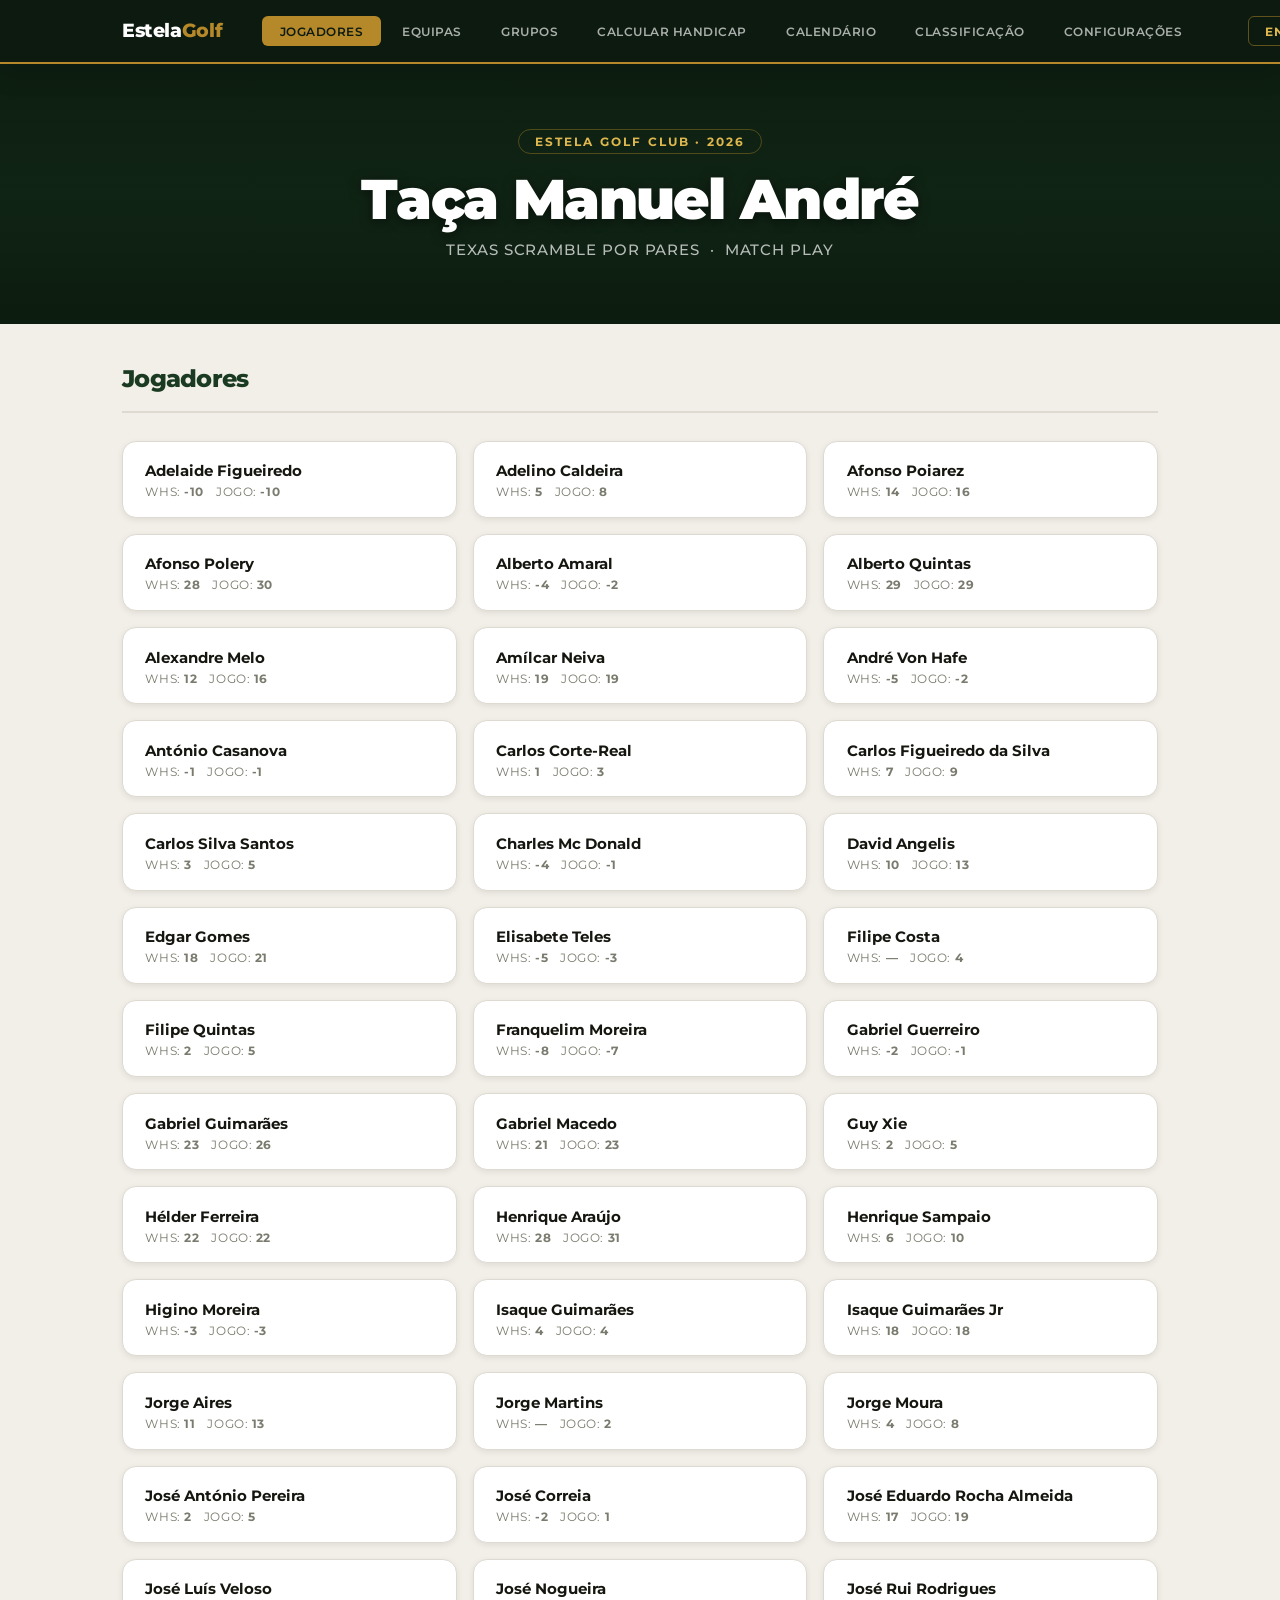
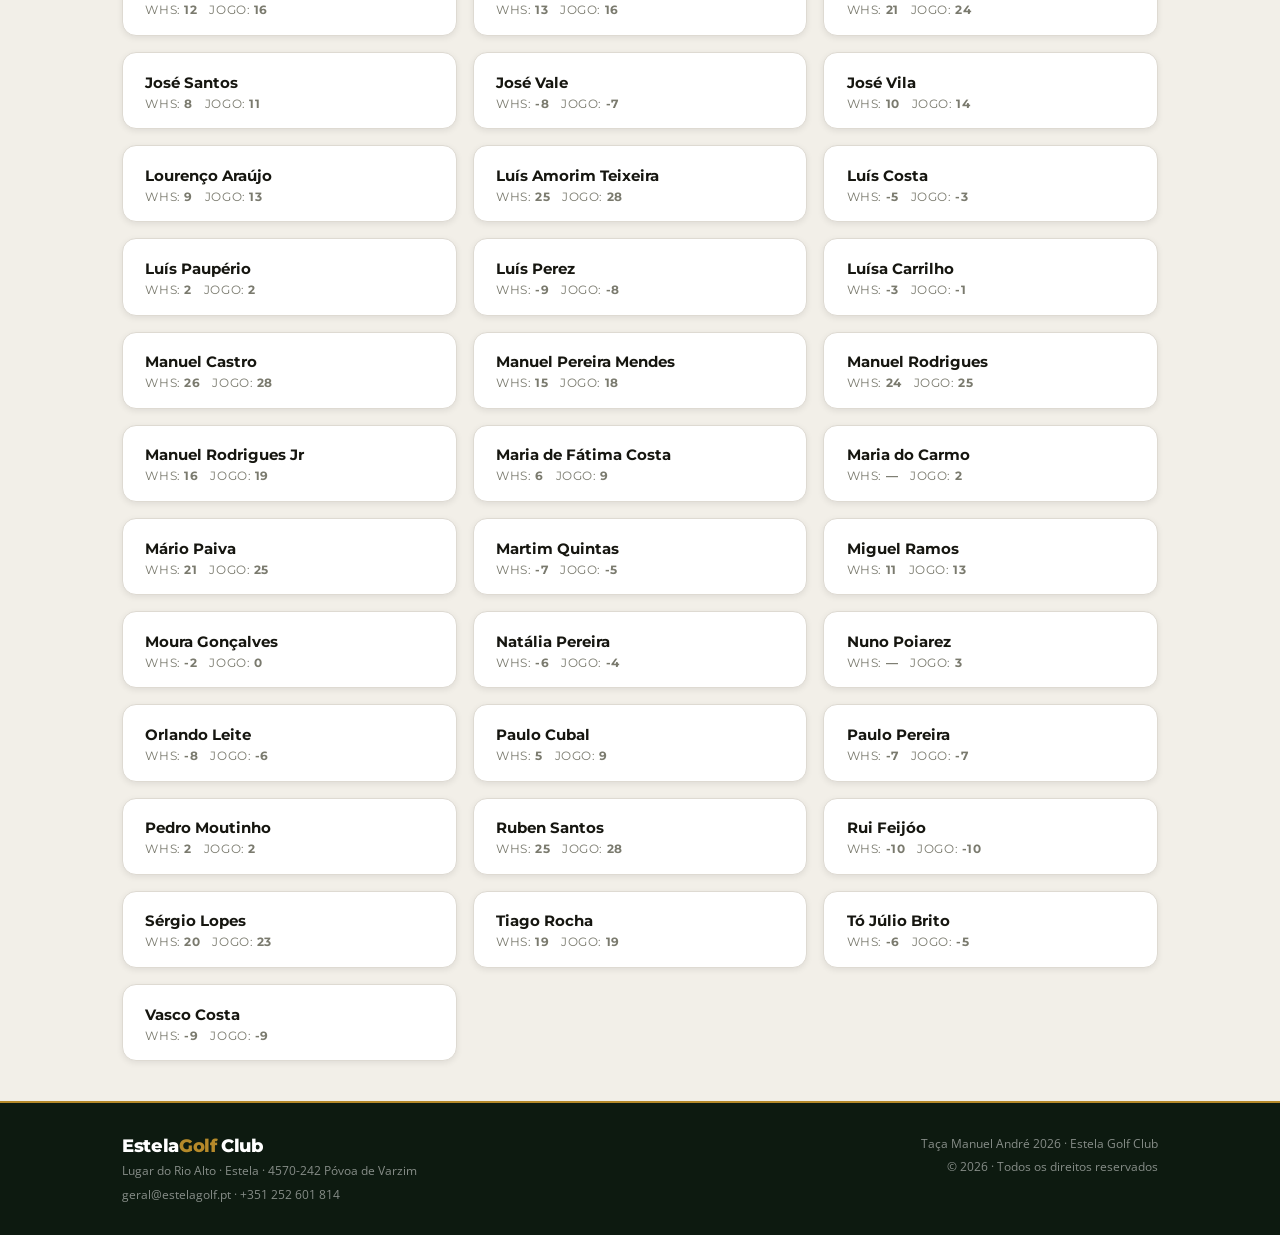
==== commit 7492a262: "Implement group management features and enhance UI for team assignments" ====
--- a/taca-manuel-andre-2026/index.html
+++ b/taca-manuel-andre-2026/index.html
@@ -24,6 +24,7 @@
         <nav class="nav-links" id="navLinks">
             <button class="tab-btn active" data-tab="jogadores">Jogadores</button>
             <button class="tab-btn" data-tab="equipas">Equipas</button>
+            <button class="tab-btn" data-tab="grupos">Grupos</button>
             <button class="tab-btn" data-tab="calcular">Calcular Handicap</button>
             <button class="tab-btn" data-tab="calendario">Calendário</button>
             <button class="tab-btn" data-tab="classificacao">Classificação</button>
@@ -154,6 +155,17 @@
         </div>
 
         <div id="teamsList" class="teams-grid"></div>
+    </section>
+
+    <!-- ===== GRUPOS ===== -->
+    <section id="tab-grupos" class="tab-pane">
+        <div class="pane-header">
+            <h2>Gestão de Grupos</h2>
+        </div>
+
+        <p style="margin-bottom: 1.5rem; color: var(--txt-light);">Atribua as equipas a cada grupo (A, B, C, D). Apenas estas equipas aparecerão na classificação.</p>
+
+        <div id="gruposContainer" class="grupos-edit-container"></div>
     </section>
 
     <!-- ===== CALCULAR HANDICAP ===== -->
--- a/taca-manuel-andre-2026/style.css
+++ b/taca-manuel-andre-2026/style.css
@@ -438,12 +438,16 @@
 .btn-nav-logout {
     font-family: var(--font-head); font-size: .7rem; font-weight: 700;
     letter-spacing: .05em; text-transform: uppercase;
-    padding: .3rem .7rem; border-radius: var(--r-sm); cursor: pointer;
-    background: transparent; color: rgba(255,255,255,.5);
-    border: 1px solid rgba(255,255,255,.2);
-    transition: background .15s, color .15s;
-}
-.btn-nav-logout:hover { background: rgba(255,255,255,.08); color: rgba(255,255,255,.85); }
+    padding: .35rem .9rem; border-radius: var(--r-sm); cursor: pointer;
+    background: var(--red); color: white;
+    border: none;
+    transition: background .15s, box-shadow .15s;
+    box-shadow: 0 2px 6px rgba(192, 32, 32, 0.3);
+}
+.btn-nav-logout:hover { 
+    background: #a01a1a; 
+    box-shadow: 0 4px 12px rgba(192, 32, 32, 0.5);
+}
 
 /* ══════════════════════════════════════════════
    LOGIN MODAL
@@ -649,6 +653,64 @@
     .grupo-card:first-child { border-top: none; }
 }
 
+/* ── GESTÃO DE GRUPOS ──────────────────────────────────────── */
+.grupos-edit-container {
+    display: grid; grid-template-columns: repeat(auto-fit, minmax(280px, 1fr));
+    gap: 1.5rem;
+}
+
+.grupo-edit-card {
+    background: var(--card-bg); border-radius: var(--r-lg); padding: 1.5rem;
+    box-shadow: var(--sh-sm); border: 2px solid var(--border);
+}
+
+.grupo-edit-title {
+    font-family: var(--font-head); font-size: 1.3rem; font-weight: 800;
+    color: white; background: var(--primary); padding: 0.6rem 1rem;
+    border-radius: var(--r-md); margin-bottom: 1rem; text-align: center;
+}
+
+.grupo-teams-list {
+    display: flex; flex-direction: column; gap: 0.7rem;
+}
+
+.grupo-team-item {
+    display: flex; align-items: center; justify-content: space-between;
+    padding: 0.7rem; background: var(--page-bg); border-radius: var(--r-sm);
+    border: 1px solid var(--border);
+}
+
+.grupo-team-name {
+    font-weight: 600; color: var(--txt-dark); flex: 1;
+}
+
+.grupo-team-actions {
+    display: flex; gap: 0.4rem;
+}
+
+.btn-grupo-remove {
+    padding: 0.3rem 0.6rem; background: var(--red); color: white;
+    border: none; border-radius: var(--r-sm); cursor: pointer;
+    font-size: 0.8rem; font-weight: 600; transition: background .15s;
+}
+
+.btn-grupo-remove:hover { background: #a01a1a; }
+
+.grupo-add-team {
+    margin-top: 1rem;
+}
+
+.sel-add-team {
+    width: 100%; padding: 0.6rem; border: 1px solid var(--border);
+    border-radius: var(--r-sm); background: white; color: var(--txt-dark);
+    font-family: var(--font-body); font-size: 0.9rem; cursor: pointer;
+}
+
+.grupo-empty-msg {
+    text-align: center; color: var(--txt-light); font-size: 0.9rem;
+    padding: 1rem; background: var(--page-bg); border-radius: var(--r-sm);
+}
+
 /* ── CLASSIFICAÇÃO ─────────────────────────────────────────── */
 .pane-actions {
     display: flex; gap: 1rem; align-items: center;
@@ -737,6 +799,17 @@
 
 .btn-result.active {
     background: var(--primary); color: white; border-color: var(--primary);
+}
+
+.btn-result-clear {
+    padding: 0.5rem 0.8rem; border: 2px solid var(--border); background: #f0f0f0;
+    color: var(--txt-dark); border-radius: var(--r-sm); cursor: pointer;
+    font-family: var(--font-body); font-size: 0.85rem; font-weight: 600;
+    transition: all 0.2s ease; margin-left: 0.5rem;
+}
+
+.btn-result-clear:hover {
+    border-color: var(--red); color: var(--red); background: #ffe6e6;
 }
 
 @media (max-width: 768px) {
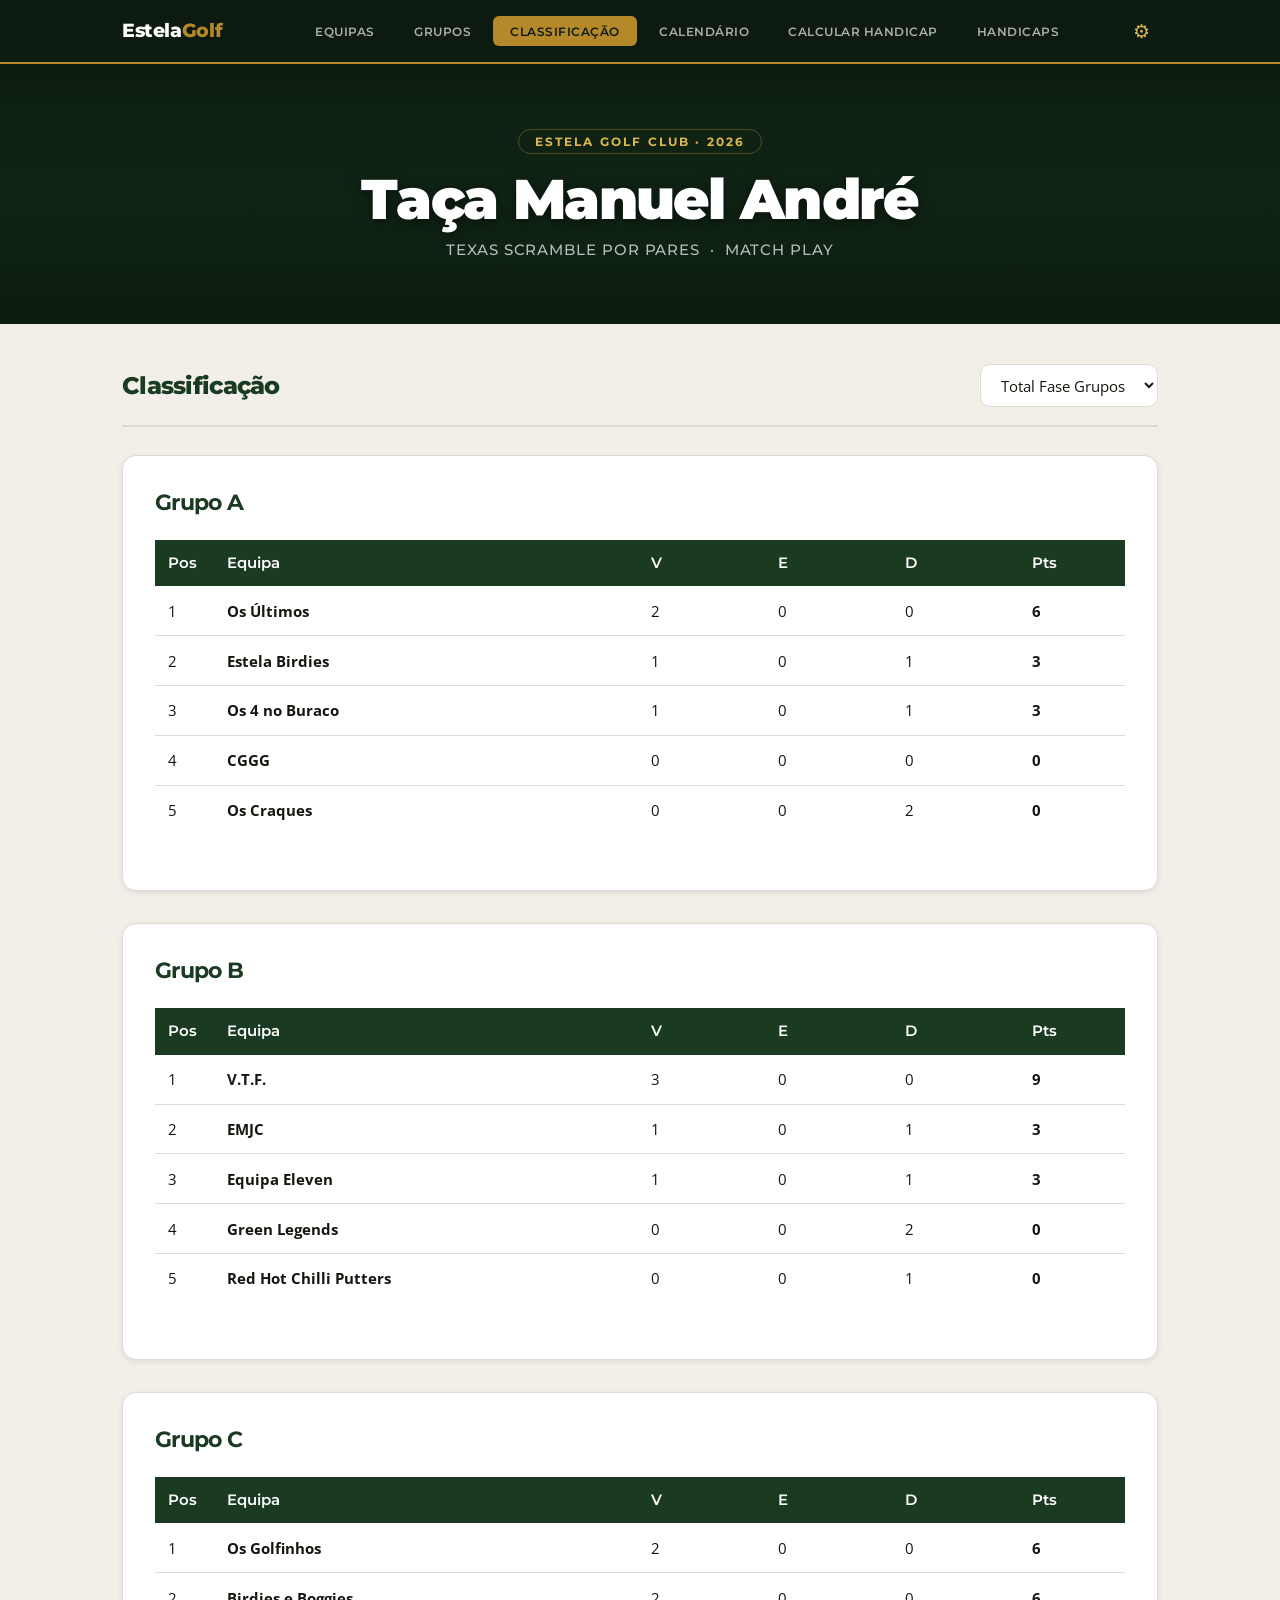
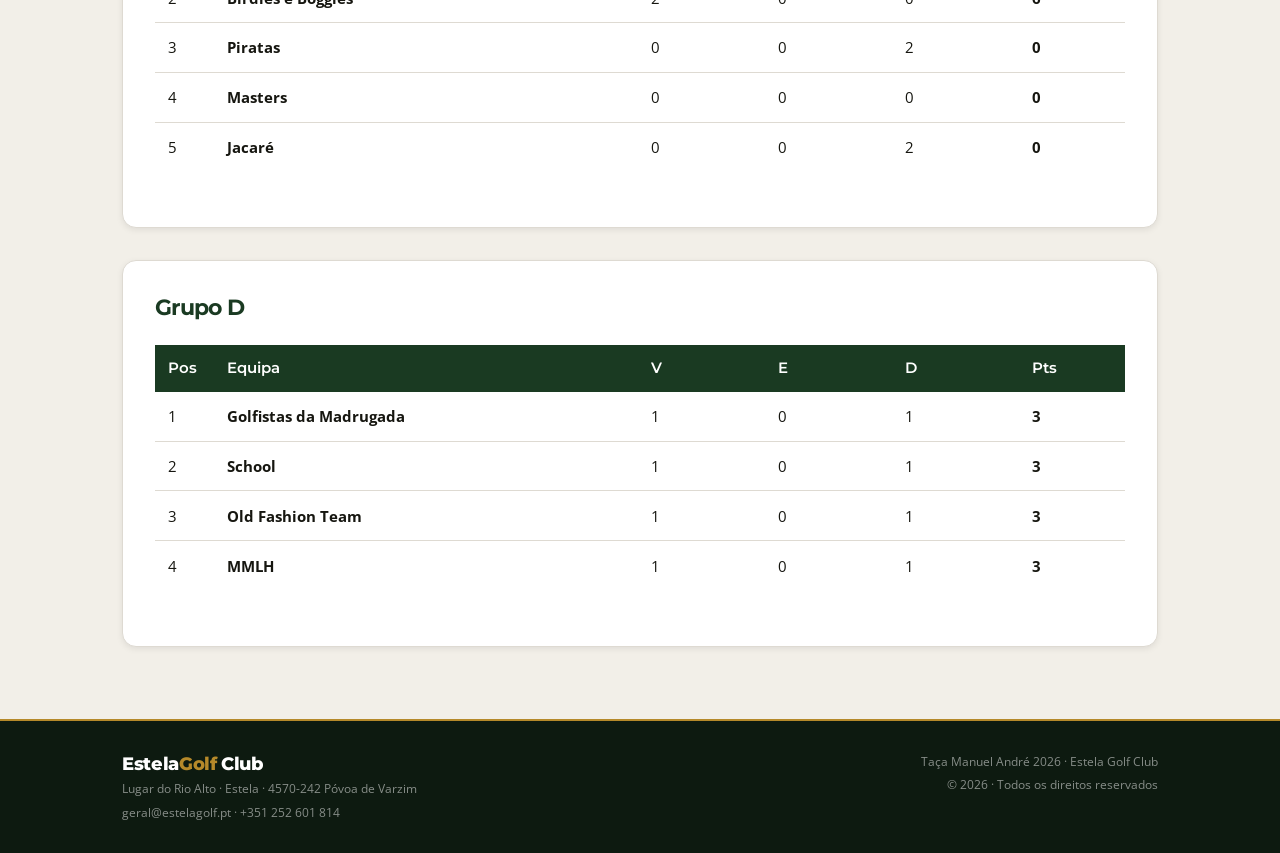
==== commit 83013453: "Finalize app updates and clean temporary maintenance files" ====
--- a/taca-manuel-andre-2026/index.html
+++ b/taca-manuel-andre-2026/index.html
@@ -7,14 +7,14 @@
     <link rel="preconnect" href="https://fonts.googleapis.com">
     <link rel="preconnect" href="https://fonts.gstatic.com" crossorigin>
     <link href="https://fonts.googleapis.com/css2?family=Montserrat:wght@400;500;600;700;800;900&family=Open+Sans:wght@400;500;600&display=swap" rel="stylesheet">
-    <link rel="stylesheet" href="style.css">
+    <link rel="stylesheet" href="style.css?v=1">
 </head>
 <body>
 
 <!-- ══ TOP NAVIGATION ══════════════════════════════════════════ -->
 <header class="site-nav" id="siteNav">
     <div class="nav-inner">
-        <a class="nav-brand" href="#">
+        <a class="nav-brand" href="https://estelaclub.com/">
             <img src="https://www.biucca.com/estela/img/logo-branco.png"
                  alt="Estela Golf Club"
                  class="nav-logo-img"
@@ -22,17 +22,17 @@
             <span class="nav-brand-text">Estela<em>Golf</em></span>
         </a>
         <nav class="nav-links" id="navLinks">
-            <button class="tab-btn active" data-tab="jogadores">Jogadores</button>
+            <button class="tab-btn admin-only" data-tab="jogadores">Jogadores</button>
             <button class="tab-btn" data-tab="equipas">Equipas</button>
             <button class="tab-btn" data-tab="grupos">Grupos</button>
+            <button class="tab-btn active" data-tab="classificacao">Classificação</button>
+            <button class="tab-btn" data-tab="calendario">Calendário</button>
             <button class="tab-btn" data-tab="calcular">Calcular Handicap</button>
-            <button class="tab-btn" data-tab="calendario">Calendário</button>
-            <button class="tab-btn" data-tab="classificacao">Classificação</button>
-            <button class="tab-btn" data-tab="config">Configurações</button>
+            <button class="tab-btn" data-tab="config">Handicaps</button>
         </nav>
         <!-- Auth: botão entrar / info utilizador -->
         <div class="nav-auth">
-            <button class="btn-nav-login" id="btnOpenLogin">Entrar</button>
+            <button class="btn-nav-login" id="btnOpenLogin" title="Acesso Admin" aria-label="Acesso Admin">⚙</button>
             <div class="nav-user hidden" id="navUser">
                 <span id="navUserRole" class="nav-role-badge badge-admin">Admin</span>
                 <span id="navUsername" class="nav-username">—</span>
@@ -73,6 +73,27 @@
     </div>
 </div>
 
+<!-- ══ GITHUB SYNC MODAL ═════════════════════════════════════════ -->
+<div id="githubSyncModal" class="modal-overlay hidden" role="dialog" aria-modal="true" aria-labelledby="githubSyncTitle">
+    <div class="modal-box">
+        <button class="modal-close" id="btnCloseGithubSync" aria-label="Fechar">×</button>
+        <h2 id="githubSyncTitle" style="margin: 0 0 1rem 0; font-size: 1.3rem; color: var(--txt-head);">Sincronizar Dados Online</h2>
+        <div style="background: #f0fdf4; border: 1px solid #bbf7d0; padding: 0.8rem; border-radius: 0.4rem; margin-bottom: 1rem; font-size: 0.85rem;">
+            <strong style="color:#166534;">Como partilhar os dados com todos:</strong>
+            <ol style="margin: 0.6rem 0 0 1.2rem; padding: 0; line-height: 1.8;">
+                <li>Clique em <strong>"Exportar Dados"</strong> abaixo</li>
+                <li>Guarde o ficheiro na pasta <strong>Downloads</strong></li>
+                <li>Execute o script <code>sync-to-github.ps1</code> na pasta do projeto</li>
+                <li>O site em GitHub Pages atualiza em 1-3 min após o push</li>
+            </ol>
+        </div>
+        <div class="form-footer" style="flex-direction: column; gap: 0.5rem;">
+            <button class="btn btn-primary" id="btnExportAndClose" style="width:100%">⬇ Exportar Dados (passo 1)</button>
+            <button type="button" class="btn btn-ghost" id="btnCancelGithubSync" style="width:100%">Fechar</button>
+        </div>
+    </div>
+</div>
+
 <!-- ══ HERO BANNER ═════════════════════════════════════════════ -->
 <section class="site-hero">
     <div class="hero-inner">
@@ -85,7 +106,7 @@
 <main class="app-main">
 
     <!-- ===== JOGADORES ===== -->
-    <section id="tab-jogadores" class="tab-pane active">
+    <section id="tab-jogadores" class="tab-pane">
         <div class="pane-header">
             <h2>Jogadores</h2>
             <button class="btn btn-primary" id="btnShowPlayerForm">+ Adicionar Jogador</button>
@@ -99,24 +120,25 @@
                     <input type="text" id="inputPlayerName" placeholder="Nome completo">
                 </div>
                 <div class="form-field">
+                    <label for="inputPlayerNumFederado">NºFederado (FPG)</label>
+                    <input type="text" id="inputPlayerNumFederado" placeholder="Ex: 12345">
+                </div>
+                <div class="form-field">
                     <label for="inputPlayerHcpWhs">Handicap WHS</label>
-                    <input type="number" id="inputPlayerHcpWhs" placeholder="Ex: 12" step="1" min="-10" max="54">
-                </div>
-                <div class="form-field">
-                    <label for="inputPlayerHcp">Handicap de Jogo</label>
-                    <input type="number" id="inputPlayerHcp" placeholder="Ex: 12" step="1" min="-10" max="54" style="margin-bottom:.5rem">
-                    <div class="fpg-btn-row">
-                        <a href="https://scoring.fpg.pt/lists/1PreparePage.aspx?user=admin&amp;page=fedsearch&amp;ccode=All"
-                           target="_blank" rel="noopener" class="fpg-inline-btn">
-                            🔍 Pesquisar WHS
-                        </a>
-                        <a href="https://portal.fpg.pt/handicaps-course-rating/calculo-de-handicap-de-campo/"
-                           target="_blank" rel="noopener" class="fpg-inline-btn">
-                            ⛳ Handicap de Campo
-                        </a>
-                    </div>
-                    <span class="field-hint">Introduza o handicap de <strong>jogo</strong> (já calculado para as amarelas do Estela).
-                        Use os botões acima para consultar o WHS e converter para handicap de campo.</span>
+                    <input type="number" id="inputPlayerHcpWhs" placeholder="Ex: 12.5" step="0.1" min="-10" max="54">
+                </div>
+                <div class="form-field">
+                    <label>Handicap de Jogo (Calculado)</label>
+                    <div id="displayPlayerHcp" class="hcp-display">—</div>
+                    <span class="field-hint">Calculado automaticamente com base no WHS de acordo com a tabela FPG. Máximo: 36</span>
+                </div>
+                <div class="form-field">
+                    <label for="inputPlayerGenero">Gênero</label>
+                    <select id="inputPlayerGenero">
+                        <option value="">— Selecionar —</option>
+                        <option value="M">♂ Masculino</option>
+                        <option value="F">♀ Feminino</option>
+                    </select>
                 </div>
             </div>
             <div class="form-footer">
@@ -141,6 +163,12 @@
             <div class="form-field">
                 <label for="inputTeamName">Nome da Equipa</label>
                 <input type="text" id="inputTeamName" placeholder="Ex: Os Falcões">
+            </div>
+            <div class="form-field">
+                <label for="inputTeamCaptain">Capitão</label>
+                <select id="inputTeamCaptain">
+                    <option value="">— Sem capitão —</option>
+                </select>
             </div>
             <div class="form-field">
                 <label>Seleccionar 4 Jogadores</label>
@@ -278,7 +306,7 @@
     <!-- ===== CONFIGURAÇÕES ===== -->
     <section id="tab-config" class="tab-pane">
         <div class="pane-header">
-            <h2>Configurações</h2>
+            <h2>Handicaps</h2>
         </div>
 
         <!-- Gestão de Utilizadores — admin only -->
@@ -416,6 +444,7 @@
             <div class="form-footer">
                 <button class="btn btn-ghost" id="btnExport">↓ Exportar JSON</button>
                 <button class="btn btn-ghost" id="btnImport">↑ Importar JSON</button>
+                <button class="btn btn-primary" id="btnSyncGithub">☁ Sincronizar GitHub</button>
                 <button class="btn btn-danger" id="btnClearAll">Limpar Tudo</button>
             </div>
             <input type="file" id="importFile" accept=".json" class="hidden">
@@ -429,213 +458,61 @@
         </div>
         <p class="section-desc">Texas Scramble por Pares · Match Play · Grupos A, B, C e D</p>
 
-        <!-- ─── 1ª RONDA ─── -->
-        <div class="ronda-block">
-            <div class="ronda-header">
-                <span class="ronda-num">1ª Ronda</span>
-                <span class="ronda-date">Até 21 de Junho</span>
-            </div>
-            <div class="grupos-grid">
-                <div class="grupo-card">
-                    <h4 class="grupo-title">Grupo A</h4>
-                    <ul class="jogos-list">
-                        <li class="jogo"><span class="team-home">Os Craques</span><span class="jogo-vs">VS</span><span class="team-away">LJMS</span></li>
-                        <li class="jogo"><span class="team-home">Os 4 no Buraco</span><span class="jogo-vs">VS</span><span class="team-away">Estela Birdies</span></li>
-                        <li class="folga">CGGG — <em>Folga</em></li>
-                    </ul>
-                </div>
-                <div class="grupo-card">
-                    <h4 class="grupo-title">Grupo B</h4>
-                    <ul class="jogos-list">
-                        <li class="jogo"><span class="team-home">AMVJ</span><span class="jogo-vs">VS</span><span class="team-away">V.T.F.</span></li>
-                        <li class="jogo"><span class="team-home">Equipa Eleven</span><span class="jogo-vs">VS</span><span class="team-away">EMJC</span></li>
-                        <li class="folga">Red Hot Chilli Putters — <em>Folga</em></li>
-                    </ul>
-                </div>
-                <div class="grupo-card">
-                    <h4 class="grupo-title">Grupo C</h4>
-                    <ul class="jogos-list">
-                        <li class="jogo"><span class="team-home">Birdies e Boggies</span><span class="jogo-vs">VS</span><span class="team-away">Jacaré</span></li>
-                        <li class="jogo"><span class="team-home">Os Golfinhos</span><span class="jogo-vs">VS</span><span class="team-away">Piratas</span></li>
-                        <li class="folga">Masters — <em>Folga</em></li>
-                    </ul>
-                </div>
-                <div class="grupo-card">
-                    <h4 class="grupo-title">Grupo D</h4>
-                    <ul class="jogos-list">
-                        <li class="jogo"><span class="team-home">MMLH</span><span class="jogo-vs">VS</span><span class="team-away">School</span></li>
-                        <li class="jogo"><span class="team-home">Golfistas da Madrugada</span><span class="jogo-vs">VS</span><span class="team-away">Old Fashion Team</span></li>
-                    </ul>
-                </div>
-            </div>
-        </div>
-
-        <!-- ─── 2ª RONDA ─── -->
-        <div class="ronda-block">
-            <div class="ronda-header">
-                <span class="ronda-num">2ª Ronda</span>
-                <span class="ronda-date">Até 26 de Julho</span>
-            </div>
-            <div class="grupos-grid">
-                <div class="grupo-card">
-                    <h4 class="grupo-title">Grupo A</h4>
-                    <ul class="jogos-list">
-                        <li class="jogo"><span class="team-home">Os Craques</span><span class="jogo-vs">VS</span><span class="team-away">Os 4 no Buraco</span></li>
-                        <li class="jogo"><span class="team-home">CGGG</span><span class="jogo-vs">VS</span><span class="team-away">LJMS</span></li>
-                        <li class="folga">Estela Birdies — <em>Folga</em></li>
-                    </ul>
-                </div>
-                <div class="grupo-card">
-                    <h4 class="grupo-title">Grupo B</h4>
-                    <ul class="jogos-list">
-                        <li class="jogo"><span class="team-home">AMVJ</span><span class="jogo-vs">VS</span><span class="team-away">Equipa Eleven</span></li>
-                        <li class="jogo"><span class="team-home">V.T.F.</span><span class="jogo-vs">VS</span><span class="team-away">Red Hot Chilli Putters</span></li>
-                        <li class="folga">EMJC — <em>Folga</em></li>
-                    </ul>
-                </div>
-                <div class="grupo-card">
-                    <h4 class="grupo-title">Grupo C</h4>
-                    <ul class="jogos-list">
-                        <li class="jogo"><span class="team-home">Birdies e Boggies</span><span class="jogo-vs">VS</span><span class="team-away">Os Golfinhos</span></li>
-                        <li class="jogo"><span class="team-home">Masters</span><span class="jogo-vs">VS</span><span class="team-away">Jacaré</span></li>
-                        <li class="folga">Piratas — <em>Folga</em></li>
-                    </ul>
-                </div>
-                <div class="grupo-card">
-                    <h4 class="grupo-title">Grupo D</h4>
-                    <ul class="jogos-list">
-                        <li class="jogo"><span class="team-home">MMLH</span><span class="jogo-vs">VS</span><span class="team-away">Golfistas da Madrugada</span></li>
-                        <li class="jogo"><span class="team-home">School</span><span class="jogo-vs">VS</span><span class="team-away">Old Fashion Team</span></li>
-                    </ul>
-                </div>
-            </div>
-        </div>
-
-        <!-- ─── 3ª RONDA ─── -->
-        <div class="ronda-block">
-            <div class="ronda-header">
-                <span class="ronda-num">3ª Ronda</span>
-                <span class="ronda-date">Até 30 de Agosto</span>
-            </div>
-            <div class="grupos-grid">
-                <div class="grupo-card">
-                    <h4 class="grupo-title">Grupo A</h4>
-                    <ul class="jogos-list">
-                        <li class="jogo"><span class="team-home">Os Craques</span><span class="jogo-vs">VS</span><span class="team-away">Estela Birdies</span></li>
-                        <li class="jogo"><span class="team-home">Os 4 no Buraco</span><span class="jogo-vs">VS</span><span class="team-away">CGGG</span></li>
-                        <li class="folga">LJMS — <em>Folga</em></li>
-                    </ul>
-                </div>
-                <div class="grupo-card">
-                    <h4 class="grupo-title">Grupo B</h4>
-                    <ul class="jogos-list">
-                        <li class="jogo"><span class="team-home">AMVJ</span><span class="jogo-vs">VS</span><span class="team-away">EMJC</span></li>
-                        <li class="jogo"><span class="team-home">Equipa Eleven</span><span class="jogo-vs">VS</span><span class="team-away">Red Hot Chilli Putters</span></li>
-                        <li class="folga">V.T.F. — <em>Folga</em></li>
-                    </ul>
-                </div>
-                <div class="grupo-card">
-                    <h4 class="grupo-title">Grupo C</h4>
-                    <ul class="jogos-list">
-                        <li class="jogo"><span class="team-home">Birdies e Boggies</span><span class="jogo-vs">VS</span><span class="team-away">Piratas</span></li>
-                        <li class="jogo"><span class="team-home">Masters</span><span class="jogo-vs">VS</span><span class="team-away">Os Golfinhos</span></li>
-                        <li class="folga">Jacaré — <em>Folga</em></li>
-                    </ul>
-                </div>
-                <div class="grupo-card">
-                    <h4 class="grupo-title">Grupo D</h4>
-                    <ul class="jogos-list">
-                        <li class="jogo"><span class="team-home">MMLH</span><span class="jogo-vs">VS</span><span class="team-away">Old Fashion Team</span></li>
-                        <li class="jogo"><span class="team-home">School</span><span class="jogo-vs">VS</span><span class="team-away">Golfistas da Madrugada</span></li>
-                    </ul>
-                </div>
-            </div>
-        </div>
-
-        <!-- ─── 4ª RONDA ─── -->
-        <div class="ronda-block">
-            <div class="ronda-header">
-                <span class="ronda-num">4ª Ronda</span>
-                <span class="ronda-date">Até 27 de Setembro</span>
-            </div>
-            <div class="grupos-grid">
-                <div class="grupo-card">
-                    <h4 class="grupo-title">Grupo A</h4>
-                    <ul class="jogos-list">
-                        <li class="jogo"><span class="team-home">Os Craques</span><span class="jogo-vs">VS</span><span class="team-away">CGGG</span></li>
-                        <li class="jogo"><span class="team-home">LJMS</span><span class="jogo-vs">VS</span><span class="team-away">Estela Birdies</span></li>
-                        <li class="folga">Os 4 no Buraco — <em>Folga</em></li>
-                    </ul>
-                </div>
-                <div class="grupo-card">
-                    <h4 class="grupo-title">Grupo B</h4>
-                    <ul class="jogos-list">
-                        <li class="jogo"><span class="team-home">AMVJ</span><span class="jogo-vs">VS</span><span class="team-away">Red Hot Chilli Putters</span></li>
-                        <li class="jogo"><span class="team-home">V.T.F.</span><span class="jogo-vs">VS</span><span class="team-away">EMJC</span></li>
-                        <li class="folga">Equipa Eleven — <em>Folga</em></li>
-                    </ul>
-                </div>
-                <div class="grupo-card">
-                    <h4 class="grupo-title">Grupo C</h4>
-                    <ul class="jogos-list">
-                        <li class="jogo"><span class="team-home">Birdies e Boggies</span><span class="jogo-vs">VS</span><span class="team-away">Masters</span></li>
-                        <li class="jogo"><span class="team-home">Jacaré</span><span class="jogo-vs">VS</span><span class="team-away">Piratas</span></li>
-                        <li class="folga">Os Golfinhos — <em>Folga</em></li>
-                    </ul>
-                </div>
-                <div class="grupo-card grupo-card--d-placeholder">
-                    <h4 class="grupo-title">Grupo D</h4>
-                    <p class="folga" style="text-align:center;padding:.75rem 0;"><em>Sem jogos nesta ronda</em></p>
-                </div>
-            </div>
-        </div>
-
-        <!-- ─── 5ª RONDA ─── -->
-        <div class="ronda-block">
-            <div class="ronda-header">
-                <span class="ronda-num">5ª Ronda</span>
-                <span class="ronda-date">Até 25 de Outubro</span>
-            </div>
-            <div class="grupos-grid">
-                <div class="grupo-card">
-                    <h4 class="grupo-title">Grupo A</h4>
-                    <ul class="jogos-list">
-                        <li class="jogo"><span class="team-home">LJMS</span><span class="jogo-vs">VS</span><span class="team-away">Os 4 no Buraco</span></li>
-                        <li class="jogo"><span class="team-home">Estela Birdies</span><span class="jogo-vs">VS</span><span class="team-away">CGGG</span></li>
-                        <li class="folga">Os Craques — <em>Folga</em></li>
-                    </ul>
-                </div>
-                <div class="grupo-card">
-                    <h4 class="grupo-title">Grupo B</h4>
-                    <ul class="jogos-list">
-                        <li class="jogo"><span class="team-home">V.T.F.</span><span class="jogo-vs">VS</span><span class="team-away">Equipa Eleven</span></li>
-                        <li class="jogo"><span class="team-home">EMJC</span><span class="jogo-vs">VS</span><span class="team-away">Red Hot Chilli Putters</span></li>
-                        <li class="folga">AMVJ — <em>Folga</em></li>
-                    </ul>
-                </div>
-                <div class="grupo-card">
-                    <h4 class="grupo-title">Grupo C</h4>
-                    <ul class="jogos-list">
-                        <li class="jogo"><span class="team-home">Jacaré</span><span class="jogo-vs">VS</span><span class="team-away">Os Golfinhos</span></li>
-                        <li class="jogo"><span class="team-home">Piratas</span><span class="jogo-vs">VS</span><span class="team-away">Masters</span></li>
-                        <li class="folga">Birdies e Boggies — <em>Folga</em></li>
-                    </ul>
-                </div>
-                <div class="grupo-card grupo-card--d-placeholder">
-                    <h4 class="grupo-title">Grupo D</h4>
-                    <p class="folga" style="text-align:center;padding:.75rem 0;"><em>Sem jogos nesta ronda</em></p>
-                </div>
-            </div>
-        </div>
-
-    </section>
+        <!-- Container dinâmico renderizado por renderCalendario() -->
+        <div id="calendarioContainer"></div>
+
+        <!-- Painel de adicionar jogo — apenas admin (oculto por JS) -->
+        <div id="addMatchPanel" class="admin-only hidden" style="margin-top:2rem;">
+            <h3 class="section-title" style="margin-bottom:1rem;">➕ Adicionar Jogo ao Calendário</h3>
+            <div class="add-match-form">
+                <div class="add-match-field">
+                    <label>Ronda</label>
+                    <select id="addMatchRonda" class="sel-ronda">
+                        <option value="1">1ª Ronda</option>
+                        <option value="2">2ª Ronda</option>
+                        <option value="3">3ª Ronda</option>
+                        <option value="4">4ª Ronda</option>
+                        <option value="5">5ª Ronda</option>
+                    </select>
+                </div>
+                <div class="add-match-field">
+                    <label>Grupo</label>
+                    <select id="addMatchGrupo" class="sel-ronda">
+                        <option value="A">Grupo A</option>
+                        <option value="B">Grupo B</option>
+                        <option value="C">Grupo C</option>
+                        <option value="D">Grupo D</option>
+                    </select>
+                </div>
+                <div class="add-match-field">
+                    <label>Equipa Casa</label>
+                    <select id="addMatchHome" class="sel-ronda"><option value="">-- Selecionar --</option></select>
+                </div>
+                <div class="add-match-field">
+                    <label>Equipa Fora</label>
+                    <select id="addMatchAway" class="sel-ronda"><option value="">-- Selecionar --</option></select>
+                </div>
+                <div class="add-match-field add-match-btn-col">
+                    <button id="btnAddMatch" class="btn btn-primary">+ Adicionar (Par 1 + Par 2)</button>
+                </div>
+            </div>
+            <p style="font-size:.8rem; color:var(--txt-light); margin-top:.5rem;">
+                ⚠️ Os jogos com equipas inexistentes aparecem a laranja — clique ✕ para os remover.
+            </p>
+        </div>
+
+        <!-- Espaçador para o HTML estático removido -->
+
+    </section>
+
 
     <!-- ===== CLASSIFICAÇÃO ===== -->
-    <section id="tab-classificacao" class="tab-pane">
+    <section id="tab-classificacao" class="tab-pane active">
         <div class="pane-header">
             <h2>Classificação</h2>
             <div class="pane-actions">
                 <select id="selRondaClass" class="sel-ronda">
+                    <option value="total" selected>Total Fase Grupos</option>
                     <option value="1">1ª Ronda</option>
                     <option value="2">2ª Ronda</option>
                     <option value="3">3ª Ronda</option>
@@ -666,6 +543,6 @@
     </div>
 </footer>
 
-<script src="app.js"></script>
+<script src="app.js?v=24"></script>
 </body>
 </html>
--- a/taca-manuel-andre-2026/style.css
+++ b/taca-manuel-andre-2026/style.css
@@ -78,11 +78,16 @@
 .tab-btn:hover  { background: rgba(255,255,255,.08); color: var(--card-bg); }
 .tab-btn.active { background: var(--accent); color: var(--nav-bg); }
 .nav-burger {
-    display: none; background: none;
-    border: 1.5px solid rgba(255,255,255,.3);
+    display: none; background: var(--primary);
+    border: 1.5px solid var(--accent);
     color: var(--card-bg); font-size: 1.15rem;
     padding: .35rem .6rem; border-radius: var(--r-sm);
-    cursor: pointer; margin-left: auto;
+    cursor: pointer; flex-shrink: 0;
+    transition: background .15s, box-shadow .15s;
+}
+.nav-burger:hover {
+    background: var(--mid);
+    box-shadow: var(--sh-sm);
 }
 
 /* ── HERO BANNER ───────────────────────── */
@@ -196,8 +201,15 @@
 .player-card:hover { box-shadow: var(--sh-md); transform: translateY(-1px); }
 .player-info { flex: 1; min-width: 0; }
 .player-name {
-    font-family: var(--font-head); font-weight: 700; font-size: .95rem;
-    color: var(--txt-dark); white-space: nowrap; overflow: hidden; text-overflow: ellipsis;
+    display: block; font-family: var(--font-head); font-weight: 700; font-size: .95rem;
+    color: var(--txt-dark);
+}
+.player-gender-symbol {
+    font-size: 1rem; margin-left: 4px; display: inline-block;
+}
+.player-fednum {
+    display: block; font-size: .7rem; color: #888; margin-top: 3px;
+    font-family: var(--font-mono); font-weight: 600; letter-spacing: .02em;
 }
 .player-handicaps { display: flex; gap: .75rem; margin-top: 4px; flex-wrap: wrap; }
 .player-hcp {
@@ -210,7 +222,9 @@
 .teams-grid { display: grid; grid-template-columns: repeat(auto-fill, minmax(310px, 1fr)); gap: 1.25rem; }
 .team-card  { margin-bottom: 0; border-top: 3px solid var(--accent); }
 .team-card-header { display: flex; justify-content: space-between; align-items: flex-start; margin-bottom: 1rem; }
+.team-header-info { display: flex; flex-direction: column; gap: .25rem; flex: 1; }
 .team-name { font-family: var(--font-head); font-size: 1.1rem; font-weight: 800; color: var(--primary); }
+.team-hcp { font-size: .85rem; color: #7c3aed; font-weight: 700; }
 .team-actions { display: flex; gap: .5rem; flex-shrink: 0; }
 .team-players-list { list-style: none; display: flex; flex-direction: column; gap: .4rem; }
 .team-player-item.is-captain { background: linear-gradient(to right, rgba(181,137,42,.08), rgba(181,137,42,0)); border-left: 2px solid var(--accent); padding-left: .65rem; }
@@ -234,6 +248,8 @@
 }
 .picker-item:hover   { border-color: var(--light); background: var(--green-ok-lt); }
 .picker-item.selected{ border-color: var(--mid); background: #edf5f0; font-weight: 600; color: var(--primary); }
+.picker-item.disabled { opacity: 0.55; cursor: not-allowed; background: #f5f5f5; border-color: #ddd; }
+.picker-item.disabled:hover { border-color: #ddd; background: #f5f5f5; }
 .picker-item input[type="checkbox"] { display: none; }
 .picker-item .picker-hcp { margin-left: auto; font-family: var(--font-head); font-size: .75rem; font-weight: 800; color: var(--accent); }
 .picker-hint {
@@ -410,14 +426,14 @@
 .nav-auth { display: flex; align-items: center; gap: .5rem; flex-shrink: 0; margin-left: .5rem; }
 
 .btn-nav-login {
-    font-family: var(--font-head); font-size: .75rem; font-weight: 700;
-    letter-spacing: .06em; text-transform: uppercase;
-    padding: .4rem 1rem; border-radius: var(--r-sm); cursor: pointer;
+    font-size: 1.2rem;
+    padding: 0.25rem 0.5rem; cursor: pointer;
     background: transparent; color: var(--accent-lt);
-    border: 1.5px solid rgba(181,137,42,.5);
-    transition: background .15s, border-color .15s;
-}
-.btn-nav-login:hover { background: rgba(181,137,42,.12); border-color: var(--accent-lt); }
+    border: none;
+    transition: opacity .15s, transform .15s;
+    display: flex; align-items: center; justify-content: center;
+}
+.btn-nav-login:hover { opacity: 0.7; transform: scale(1.1); }
 
 .nav-user { display: flex; align-items: center; gap: .5rem; }
 
@@ -589,18 +605,29 @@
 }
 .jogos-list { list-style: none; display: flex; flex-direction: column; gap: .5rem; }
 .jogo {
-    display: flex; align-items: center; gap: .4rem; flex-wrap: wrap;
+    display: flex; flex-direction: column;
     padding: .5rem .65rem;
     background: var(--page-bg);
     border-radius: var(--r-sm);
     border: 1px solid var(--border);
 }
+.jogo-teams {
+    display: grid;
+    grid-template-columns: 1fr auto 1fr;
+    align-items: center;
+    gap: .4rem;
+}
 .team-home, .team-away {
     font-family: var(--font-head); font-size: .78rem; font-weight: 700;
-    color: var(--txt-dark); flex: 1; min-width: 0;
+    color: var(--txt-dark);
+    white-space: nowrap; overflow: hidden; text-overflow: ellipsis;
 }
 .team-home { text-align: right; }
 .team-away { text-align: left; }
+.team-home.team-winner { color: #16a34a; }
+.team-away.team-winner { color: #16a34a; }
+.team-home.team-loser  { color: #9ca3af; font-weight: 500; }
+.team-away.team-loser  { color: #9ca3af; font-weight: 500; }
 .jogo-vs {
     font-family: var(--font-head); font-size: .65rem; font-weight: 800;
     letter-spacing: .08em; color: var(--card-bg);
@@ -618,8 +645,23 @@
 
 /* ── RESPONSIVE ────────────────────────── */
 @media (max-width: 820px) {
+    .nav-inner { padding: 0 0.5rem; gap: 0.5rem; }
+    .nav-brand-text { font-size: 0.95rem; }
     .nav-links  { display: none; }
     .nav-burger { display: block; }
+    .nav-auth {
+        margin-left: auto; gap: 0.25rem;
+        font-size: 0.7rem;
+    }
+    .nav-role-badge {
+        padding: .12rem .35rem; font-size: .6rem;
+    }
+    .nav-username {
+        display: none; /* Hide username on mobile to save space */
+    }
+    .btn-nav-logout {
+        padding: .25rem .65rem; font-size: .65rem;
+    }
     .nav-links.open {
         display: flex; flex-direction: column;
         position: fixed; top: var(--nav-h); left: 0; right: 0;
@@ -627,7 +669,6 @@
         padding: .75rem 1.5rem 1rem; gap: .25rem; box-shadow: var(--sh-lg); z-index: 99;
     }
     .nav-links.open .tab-btn { text-align: left; padding: .6rem 1rem; font-size: .82rem; }
-    .nav-username { max-width: 80px; }
     .app-main   { padding: 1.5rem 1rem; }
     .site-hero  { min-height: 180px; }
     .hero-title { font-size: 2rem; }
@@ -812,6 +853,85 @@
     border-color: var(--red); color: var(--red); background: #ffe6e6;
 }
 
+/* ── Jogo inválido (equipa não existe) ── */
+.jogo.jogo-invalid {
+    background: #fff3e0;
+    border-radius: 4px;
+    padding: 0.25rem 0.5rem;
+}
+.jogo.jogo-invalid .team-home,
+.jogo.jogo-invalid .team-away {
+    color: #b45309;
+}
+.jogo.jogo-done {
+    background: #f0fdf4;
+    border-left: 3px solid #22c55e;
+    border-radius: 4px;
+    padding: 0.4rem 0.5rem;
+}
+.jogo-score {
+    font-family: var(--font-head); font-size: .85rem; font-weight: 800;
+    background: var(--primary); color: #fff;
+    padding: .15rem .45rem; border-radius: var(--r-xs);
+    min-width: 2.5rem; text-align: center; flex-shrink: 0;
+}
+.jogo-score.score-draw { background: #ca8a04; }
+.jogo-pars {
+    display: grid;
+    grid-template-columns: 1fr 1fr;
+    gap: .25rem;
+    margin-top: .3rem;
+    font-size: .72rem;
+}
+.par-badge {
+    padding: .18rem .45rem;
+    border-radius: 999px;
+    text-align: center;
+    font-weight: 600;
+    white-space: nowrap;
+    overflow: hidden;
+    text-overflow: ellipsis;
+}
+.par-pending  { background: #f1f5f9; color: #94a3b8; }
+.par-home-win { background: #dcfce7; color: #15803d; }
+.par-away-win { background: #dcfce7; color: #15803d; }
+.par-draw     { background: #fef9c3; color: #a16207; }
+.jogo-result-badge {
+    color: #16a34a; font-weight: bold; font-size: .9rem; margin-left: .25rem;
+}
+.jogo-warning {
+    font-size: 0.85rem;
+    margin-left: 0.25rem;
+}
+
+/* ── Botão remover jogo do calendário ── */
+.btn-del-match {
+    display: inline-flex; align-items: center; justify-content: center;
+    width: 1.6rem; height: 1.6rem; border-radius: 50%;
+    border: 1.5px solid #ccc; background: #f5f5f5;
+    color: #888; font-size: 0.75rem; cursor: pointer;
+    transition: all 0.15s ease; margin-left: 0.5rem; flex-shrink: 0;
+}
+.btn-del-match:hover {
+    border-color: var(--red); background: #ffe6e6; color: var(--red);
+}
+
+/* ── Formulário de adicionar jogo ── */
+.add-match-form {
+    display: flex; flex-wrap: wrap; gap: 0.75rem; align-items: flex-end;
+    padding: 1.25rem; background: #f9f7f2; border: 1px solid var(--border);
+    border-radius: var(--r); margin-top: 0.5rem;
+}
+.add-match-field {
+    display: flex; flex-direction: column; gap: 0.3rem; flex: 1; min-width: 140px;
+}
+.add-match-field label {
+    font-size: 0.8rem; font-weight: 600; color: var(--txt-dark);
+}
+.add-match-btn-col {
+    flex: 0 0 auto; padding-top: 1.2rem;
+}
+
 @media (max-width: 768px) {
     .game-result-row {
         flex-wrap: wrap;
@@ -834,3 +954,74 @@
     .team-name { flex: 1; width: 100%; }
     .result-buttons { width: 100%; justify-content: space-around; }
 }
+
+/* ══════════════════════════════════════════════════════════════════════════════
+   PLAYER GENDER
+══════════════════════════════════════════════════════════════════════════════ */
+.player-genero {
+    margin: 0.4rem 0;
+}
+
+.player-gender-badge {
+    display: inline-block;
+    font-size: 0.8rem;
+    padding: 0.3rem 0.6rem;
+    background: #f3f4f6;
+    border-radius: var(--r-sm);
+    color: #666;
+    font-weight: 500;
+}
+
+select#inputPlayerGenero {
+    padding: 0.5rem;
+    border: 1px solid var(--border-color, var(--border));
+    border-radius: var(--r-sm);
+    font-family: inherit;
+    font-size: 0.9rem;
+    cursor: pointer;
+}
+
+/* ── Display HCP de Jogo (calculado) ── */
+.hcp-display {
+    padding: 0.5rem;
+    background: #f5f5f5;
+    border: 1px solid #e0e0e0;
+    border-radius: var(--r-sm);
+    font-size: 1rem;
+    font-weight: 600;
+    color: var(--primary);
+    min-height: 2.5rem;
+    display: flex;
+    align-items: center;
+    justify-content: center;
+}
+
+/* ══════════════════════════════════════════════════════════════════════════════
+   GRUPOS VIEW MODE (NON-ADMIN)
+══════════════════════════════════════════════════════════════════════════════ */
+.grupo-view-card {
+    background: var(--card-bg);
+    padding: 1rem;
+    border-radius: var(--r-md);
+    border: 1px solid var(--border);
+    margin-bottom: 1rem;
+}
+
+.grupo-view-title {
+    font-size: 0.95rem;
+    font-weight: 600;
+    color: var(--primary);
+    margin-bottom: 0.75rem;
+}
+
+.grupo-team-item.view-only {
+    padding: 0.5rem 0.75rem;
+    background: #f9f8f6;
+    border-radius: var(--r-sm);
+    margin-bottom: 0.5rem;
+}
+
+.grupo-team-item.view-only .grupo-team-name {
+    font-size: 0.9rem;
+    color: #333;
+}
